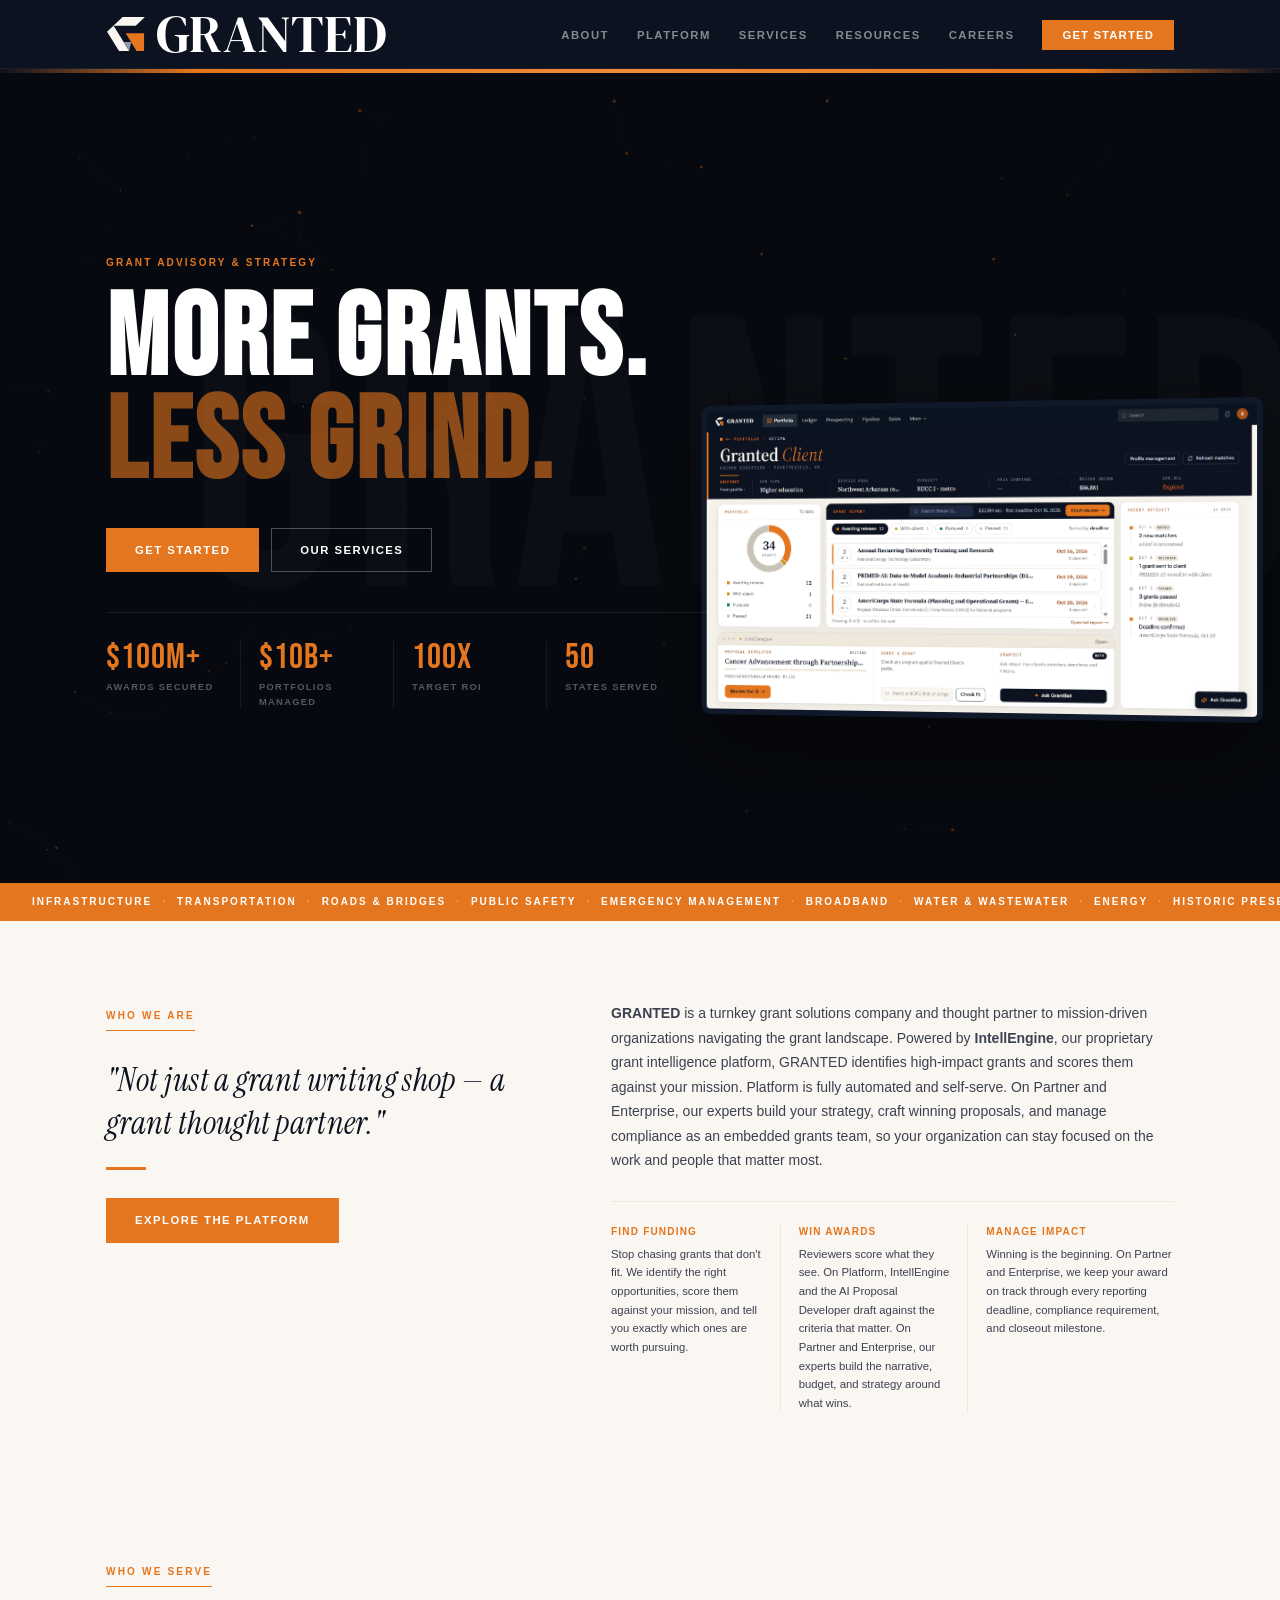
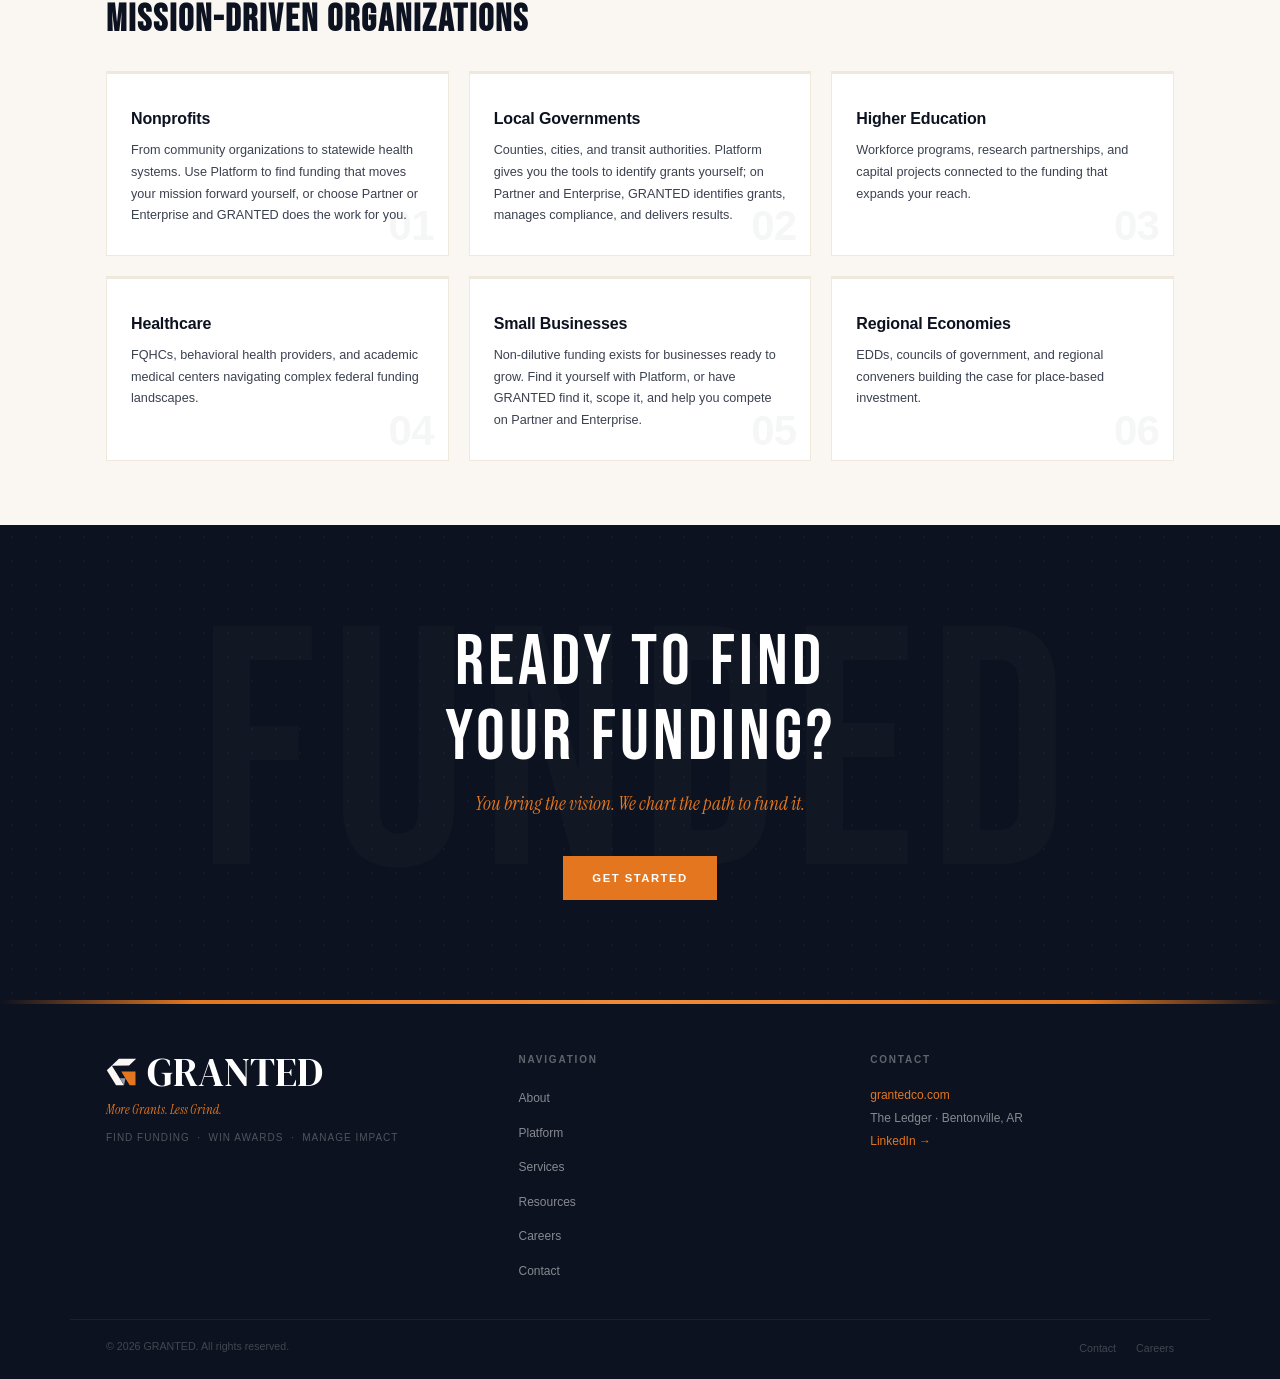
==== index.html @ acc437fa "Hero: move dashboard lower and larger, tighten stats spacing Co-Authored-By: Claude Sonnet 5.5 <nore" ====
<!DOCTYPE html>
<html lang="en">
<head>
<meta charset="UTF-8">
<meta name="viewport" content="width=device-width, initial-scale=1.0">
<title>GRANTED — More Grants. Less Grind.</title>
<meta name="description" content="GRANTED is a full-spectrum grant solutions firm helping nonprofits, local governments, and institutions find, win, and manage grant funding. Over $100M secured.">
<link rel="stylesheet" href="style.css">
<link rel="icon" href="favicon.svg" type="image/svg+xml">
<link rel="icon" href="favicon-32.png" sizes="32x32" type="image/png">
<link rel="apple-touch-icon" href="apple-touch-icon.png">
<style>
/* HOME-SPECIFIC */

/* About pillars on light background */
.about-pillars {
  display: grid;
  grid-template-columns: repeat(3, 1fr);
  gap: 0;
  margin-top: 28px;
  border-top: 1px solid var(--border);
  padding-top: 22px;
}
.about-pillar { padding-right: 18px; border-right: 1px solid var(--border); margin-right: 18px; }
.about-pillar:last-child { border-right: none; margin-right: 0; padding-right: 0; }
.about-pillar-title {
  font-size: 7.5pt;
  font-weight: 800;
  color: var(--orange);
  text-transform: uppercase;
  letter-spacing: 0.12em;
  margin-bottom: 5px;
}
.about-pillar-desc { font-size: 8.5pt; color: var(--ink-2); line-height: 1.65; }

/* Serve grid uses serve-card-light */
.serve-card-light-grid {
  display: grid;
  grid-template-columns: repeat(3, 1fr);
  gap: 20px;
  margin-top: 32px;
}

@media (max-width: 900px) {
  .serve-card-light-grid { grid-template-columns: 1fr 1fr; gap: 14px; }
}
@media (max-width: 560px) {
  .about-pillars { grid-template-columns: 1fr; }
  .about-pillar {
    border-right: none; margin-right: 0; padding-right: 0;
    border-bottom: 1px solid var(--border);
    padding-bottom: 14px; margin-bottom: 14px;
  }
  .about-pillar:last-child { border-bottom: none; padding-bottom: 0; margin-bottom: 0; }
  .serve-card-light-grid { grid-template-columns: 1fr; }
}

/* HERO DEVICE — dashboard on a screen, lower-right of the hero */
.hero-device {
  position: absolute;
  right: 1.4%;
  top: 40%;
  width: 47%;
  max-width: 900px;
  z-index: 1;
  pointer-events: none;
  border-radius: 10px;
  overflow: hidden;
  border: 6px solid #10192a;
  background: #10192a;
  box-shadow: 0 34px 90px rgba(0,0,0,.55);
  transform: perspective(1600px) rotateY(-9deg);
  transform-origin: right center;
}
.hero-device img { width: 100%; display: block; }
@media (max-width: 1080px) { .hero-device { display: none; } }

/* Home: no contour anywhere (CTA band + footer stay clean navy) */
.cta-band, .site-footer { background-image: none; }
</style>
</head>
<body>

<!-- NAV -->
<nav class="site-nav">
  <div class="nav-inner">
    <a href="index.html" class="nav-logo">
      <img class="g-mark" src="granted-mark-dark.svg" alt="GRANTED">
      <span class="nav-wordmark">GRANTED</span>
    </a>
    <button class="nav-toggle" aria-label="Toggle menu">
      <span></span><span></span><span></span>
    </button>
    <ul class="nav-links">
      <li><a href="about.html">About</a></li>
      <li><a href="platform.html">Platform</a></li>
      <li><a href="services.html">Services</a></li>
      <li><a href="resources.html">Resources</a></li>
      <li><a href="careers.html">Careers</a></li>
      <li><a href="recommend.html" class="nav-cta">Get Started</a></li>
    </ul>
  </div>
</nav>

<div class="stripe"></div>

<!-- HERO — Bold + Motion -->
<section class="hero-bm">
  <canvas class="hero-bm-canvas" id="hero-canvas"></canvas>
  <div class="hero-bm-ghost" aria-hidden="true">GRANTED</div>
  <div class="hero-bm-inner">
    <div class="hero-bm-eyebrow">Grant Advisory &amp; Strategy</div>
    <h1 class="hero-bm-headline">
      <span class="hero-bm-l1"><span class="bm-w bm-w1">More</span>&nbsp;<span class="bm-w bm-w2">Grants.</span></span>
      <span class="hero-bm-l2"><span class="bm-w bm-w3">Less</span>&nbsp;<span class="bm-w bm-w4">Grind.</span></span>
    </h1>
    <div class="hero-bm-actions bm-fade bm-f2">
      <a href="recommend.html" class="btn btn-orange">Get Started</a>
      <a href="services.html" class="btn btn-outline">Our Services</a>
    </div>
    <div class="hero-bm-stats bm-fade bm-f3">
      <div class="hero-bm-stat">
        <div class="hero-bm-stat-num" data-count="100" data-prefix="$" data-suffix="M+">$100M+</div>
        <div class="hero-bm-stat-lbl">Awards Secured</div>
      </div>
      <div class="hero-bm-stat">
        <div class="hero-bm-stat-num" data-count="10" data-prefix="$" data-suffix="B+">$10B+</div>
        <div class="hero-bm-stat-lbl">Portfolios Managed</div>
      </div>
      <div class="hero-bm-stat">
        <div class="hero-bm-stat-num" data-count="100" data-suffix="x">100x</div>
        <div class="hero-bm-stat-lbl">Target ROI</div>
      </div>
      <div class="hero-bm-stat">
        <div class="hero-bm-stat-num" data-count="50">50</div>
        <div class="hero-bm-stat-lbl">States Served</div>
      </div>
    </div>
  </div>
  <div class="hero-device" aria-hidden="true"><img src="dashboard.png" alt=""></div>
</section>

<!-- MARQUEE TICKER -->
<div class="marquee-strip" aria-hidden="true">
  <div class="marquee-track">
    <div class="marquee-item">Infrastructure <span class="marquee-dot">·</span> Transportation <span class="marquee-dot">·</span> Roads &amp; Bridges <span class="marquee-dot">·</span> Public Safety <span class="marquee-dot">·</span> Emergency Management <span class="marquee-dot">·</span> Broadband <span class="marquee-dot">·</span> Water &amp; Wastewater <span class="marquee-dot">·</span> Energy <span class="marquee-dot">·</span> Historic Preservation <span class="marquee-dot">·</span> Facilities &amp; Capital Projects <span class="marquee-dot">·</span> Workforce Development <span class="marquee-dot">·</span> Economic Development <span class="marquee-dot">·</span> Small Business <span class="marquee-dot">·</span> Rural Development <span class="marquee-dot">·</span> Community Development <span class="marquee-dot">·</span> Housing <span class="marquee-dot">·</span> Affordable Housing <span class="marquee-dot">·</span> Transitional Housing <span class="marquee-dot">·</span> Homelessness Prevention <span class="marquee-dot">·</span> Behavioral Health <span class="marquee-dot">·</span> Substance Use Recovery <span class="marquee-dot">·</span> Mental Health <span class="marquee-dot">·</span> Primary Care <span class="marquee-dot">·</span> Telehealth <span class="marquee-dot">·</span> Food Security <span class="marquee-dot">·</span> Nutrition Access <span class="marquee-dot">·</span> Arts &amp; Culture <span class="marquee-dot">·</span> Creative Economy <span class="marquee-dot">·</span> Education <span class="marquee-dot">·</span> Early Childhood <span class="marquee-dot">·</span> Youth Services <span class="marquee-dot">·</span> Victim Services <span class="marquee-dot">·</span> Reentry &amp; Justice <span class="marquee-dot">·</span> Veteran Services <span class="marquee-dot">·</span> Disability Services <span class="marquee-dot">·</span> Environmental Justice <span class="marquee-dot">·</span> Disaster Recovery <span class="marquee-dot">·</span> Hazard Mitigation <span class="marquee-dot">·</span> Technology &amp; Innovation <span class="marquee-dot">·</span> AI &amp; Workforce <span class="marquee-dot">·</span> STEM <span class="marquee-dot">·</span> Research &amp; Evaluation <span class="marquee-dot">·</span></div>
    <div class="marquee-item" aria-hidden="true">Infrastructure <span class="marquee-dot">·</span> Transportation <span class="marquee-dot">·</span> Roads &amp; Bridges <span class="marquee-dot">·</span> Public Safety <span class="marquee-dot">·</span> Emergency Management <span class="marquee-dot">·</span> Broadband <span class="marquee-dot">·</span> Water &amp; Wastewater <span class="marquee-dot">·</span> Energy <span class="marquee-dot">·</span> Historic Preservation <span class="marquee-dot">·</span> Facilities &amp; Capital Projects <span class="marquee-dot">·</span> Workforce Development <span class="marquee-dot">·</span> Economic Development <span class="marquee-dot">·</span> Small Business <span class="marquee-dot">·</span> Rural Development <span class="marquee-dot">·</span> Community Development <span class="marquee-dot">·</span> Housing <span class="marquee-dot">·</span> Affordable Housing <span class="marquee-dot">·</span> Transitional Housing <span class="marquee-dot">·</span> Homelessness Prevention <span class="marquee-dot">·</span> Behavioral Health <span class="marquee-dot">·</span> Substance Use Recovery <span class="marquee-dot">·</span> Mental Health <span class="marquee-dot">·</span> Primary Care <span class="marquee-dot">·</span> Telehealth <span class="marquee-dot">·</span> Food Security <span class="marquee-dot">·</span> Nutrition Access <span class="marquee-dot">·</span> Arts &amp; Culture <span class="marquee-dot">·</span> Creative Economy <span class="marquee-dot">·</span> Education <span class="marquee-dot">·</span> Early Childhood <span class="marquee-dot">·</span> Youth Services <span class="marquee-dot">·</span> Victim Services <span class="marquee-dot">·</span> Reentry &amp; Justice <span class="marquee-dot">·</span> Veteran Services <span class="marquee-dot">·</span> Disability Services <span class="marquee-dot">·</span> Environmental Justice <span class="marquee-dot">·</span> Disaster Recovery <span class="marquee-dot">·</span> Hazard Mitigation <span class="marquee-dot">·</span> Technology &amp; Innovation <span class="marquee-dot">·</span> AI &amp; Workforce <span class="marquee-dot">·</span> STEM <span class="marquee-dot">·</span> Research &amp; Evaluation <span class="marquee-dot">·</span></div>
  </div>
</div>

<!-- ABOUT — cream, editorial left column -->
<section class="cream-bg">
  <div class="about-split">
    <div>
      <div class="sec-label reveal">Who We Are</div>
      <blockquote class="about-quote reveal d1">
        "Not just a grant writing shop — a grant thought partner."
      </blockquote>
      <div class="about-accent-bar reveal d2"></div>
      <a href="platform.html" class="btn btn-orange reveal d2" style="margin-top:18px">Explore the Platform</a>
    </div>
    <div>
      <p class="sec-body reveal" style="margin-bottom:24px">
        <strong>GRANTED</strong> is a turnkey grant solutions company and thought partner to mission-driven organizations navigating the grant landscape. Powered by <strong>IntellEngine</strong>, our proprietary grant intelligence platform, GRANTED identifies high-impact grants and scores them against your mission. Platform is fully automated and self-serve. On Partner and Enterprise, our experts build your strategy, craft winning proposals, and manage compliance as an embedded grants team, so your organization can stay focused on the work and people that matter most.
      </p>
      <div class="about-pillars reveal d1">
        <div class="about-pillar">
          <div class="about-pillar-title">Find Funding</div>
          <div class="about-pillar-desc">Stop chasing grants that don't fit. We identify the right opportunities, score them against your mission, and tell you exactly which ones are worth pursuing.</div>
        </div>
        <div class="about-pillar">
          <div class="about-pillar-title">Win Awards</div>
          <div class="about-pillar-desc">Reviewers score what they see. On Platform, IntellEngine and the AI Proposal Developer draft against the criteria that matter. On Partner and Enterprise, our experts build the narrative, budget, and strategy around what wins.</div>
        </div>
        <div class="about-pillar">
          <div class="about-pillar-title">Manage Impact</div>
          <div class="about-pillar-desc">Winning is the beginning. On Partner and Enterprise, we keep your award on track through every reporting deadline, compliance requirement, and closeout milestone.</div>
        </div>
      </div>
    </div>
  </div>
</section>

<!-- WHO WE SERVE — cream -->
<section class="cream-bg">
  <div class="section">
    <div class="sec-label reveal">Who We Serve</div>
    <h2 class="sec-title reveal d1">Mission-Driven Organizations</h2>
    <div class="serve-card-light-grid">
      <div class="serve-card-light reveal d1">
        <div class="card-title">Nonprofits</div>
        <p class="card-body" style="margin-top:8px">From community organizations to statewide health systems. Use Platform to find funding that moves your mission forward yourself, or choose Partner or Enterprise and GRANTED does the work for you.</p>
        <div class="new-serve-num" aria-hidden="true">01</div>
      </div>
      <div class="serve-card-light reveal d2">
        <div class="card-title">Local Governments</div>
        <p class="card-body" style="margin-top:8px">Counties, cities, and transit authorities. Platform gives you the tools to identify grants yourself; on Partner and Enterprise, GRANTED identifies grants, manages compliance, and delivers results.</p>
        <div class="new-serve-num" aria-hidden="true">02</div>
      </div>
      <div class="serve-card-light reveal d3">
        <div class="card-title">Higher Education</div>
        <p class="card-body" style="margin-top:8px">Workforce programs, research partnerships, and capital projects connected to the funding that expands your reach.</p>
        <div class="new-serve-num" aria-hidden="true">03</div>
      </div>
      <div class="serve-card-light reveal d4">
        <div class="card-title">Healthcare</div>
        <p class="card-body" style="margin-top:8px">FQHCs, behavioral health providers, and academic medical centers navigating complex federal funding landscapes.</p>
        <div class="new-serve-num" aria-hidden="true">04</div>
      </div>
      <div class="serve-card-light reveal d5">
        <div class="card-title">Small Businesses</div>
        <p class="card-body" style="margin-top:8px">Non-dilutive funding exists for businesses ready to grow. Find it yourself with Platform, or have GRANTED find it, scope it, and help you compete on Partner and Enterprise.</p>
        <div class="new-serve-num" aria-hidden="true">05</div>
      </div>
      <div class="serve-card-light reveal d6">
        <div class="card-title">Regional Economies</div>
        <p class="card-body" style="margin-top:8px">EDDs, councils of government, and regional conveners building the case for place-based investment.</p>
        <div class="new-serve-num" aria-hidden="true">06</div>
      </div>
    </div>
  </div>
</section>

<!-- FINAL CTA — the ONE dark section -->
<div class="cta-band">
  <div class="cta-band-bg" aria-hidden="true">FUNDED</div>
  <div class="cta-inner">
    <div class="cta-headline">Ready to Find<br>Your Funding?</div>
    <div class="cta-sub">You bring the vision. We chart the path to fund it.</div>
    <a href="recommend.html" class="btn btn-orange">Get Started</a>
  </div>
</div>

<!-- FOOTER -->
<footer class="site-footer">
  <div class="stripe"></div>
  <div class="footer-inner">
    <div class="footer-brand">
      <div class="footer-logo-row">
        <img class="g-mark-sm" src="granted-mark-dark.svg" alt="GRANTED">
        <div class="footer-wordmark">GRANTED</div>
      </div>
      <div class="footer-tagline">More Grants. Less Grind.</div>
      <div class="footer-sub">Find Funding &nbsp;·&nbsp; Win Awards &nbsp;·&nbsp; Manage Impact</div>
    </div>
    <div>
      <div class="footer-col-title">Navigation</div>
      <ul class="footer-links">
        <li><a href="about.html">About</a></li>
        <li><a href="platform.html">Platform</a></li>
        <li><a href="services.html">Services</a></li>
        <li><a href="resources.html">Resources</a></li>
        <li><a href="careers.html">Careers</a></li>
        <li><a href="contact.html">Contact</a></li>
      </ul>
    </div>
    <div>
      <div class="footer-col-title">Contact</div>
      <div class="footer-contact-line">
        <a href="https://grantedco.com">grantedco.com</a><br>
        The Ledger · Bentonville, AR<br>
        <a href="https://www.linkedin.com/company/grantedllc" target="_blank" rel="noopener">LinkedIn →</a>
      </div>
    </div>
  </div>
  <div class="footer-bottom">
    <div class="footer-copy">&copy; 2026 GRANTED. All rights reserved.</div>
    <ul class="footer-sub-links">
      <li><a href="contact.html">Contact</a></li>
      <li><a href="careers.html">Careers</a></li>
    </ul>
  </div>
</footer>

<script src="nav.js"></script>
<script>
/* Hero canvas — particle network */
(function () {
  var canvas = document.getElementById('hero-canvas');
  if (!canvas) return;
  var ctx = canvas.getContext('2d');
  var W, H, pts;

  function resize() {
    W = canvas.width  = canvas.offsetWidth;
    H = canvas.height = canvas.offsetHeight;
  }

  function init() {
    resize();
    pts = [];
    for (var i = 0; i < 65; i++) {
      pts.push({
        x: Math.random() * W,
        y: Math.random() * H,
        vx: (Math.random() - 0.5) * 0.28,
        vy: (Math.random() - 0.5) * 0.28,
        r:  Math.random() * 1.4 + 0.4,
        a:  Math.random() * 0.28 + 0.08
      });
    }
  }

  function frame() {
    ctx.clearRect(0, 0, W, H);
    for (var i = 0; i < pts.length; i++) {
      for (var j = i + 1; j < pts.length; j++) {
        var dx = pts[i].x - pts[j].x;
        var dy = pts[i].y - pts[j].y;
        var d  = Math.sqrt(dx * dx + dy * dy);
        if (d < 160) {
          ctx.beginPath();
          ctx.strokeStyle = 'rgba(228,118,31,' + (0.065 * (1 - d / 160)) + ')';
          ctx.lineWidth = 0.6;
          ctx.moveTo(pts[i].x, pts[i].y);
          ctx.lineTo(pts[j].x, pts[j].y);
          ctx.stroke();
        }
      }
    }
    for (var k = 0; k < pts.length; k++) {
      var p = pts[k];
      ctx.beginPath();
      ctx.arc(p.x, p.y, p.r, 0, Math.PI * 2);
      ctx.fillStyle = 'rgba(228,118,31,' + p.a + ')';
      ctx.fill();
      p.x += p.vx; p.y += p.vy;
      if (p.x < 0 || p.x > W) p.vx = -p.vx;
      if (p.y < 0 || p.y > H) p.vy = -p.vy;
    }
    requestAnimationFrame(frame);
  }

  window.addEventListener('resize', function () {
    resize();
    if (pts) pts.forEach(function (p) {
      p.x = Math.min(p.x, W);
      p.y = Math.min(p.y, H);
    });
  });

  window.addEventListener('load', function () { init(); frame(); });
})();

/* Hero stat loop */
(function () {
  function runCountUp(el) {
    var raw    = el.dataset.count;
    var suffix = el.dataset.suffix || '';
    var prefix = el.dataset.prefix || '';
    var target = parseFloat(raw);
    var isInt  = raw.indexOf('.') === -1;
    var dur    = 1600;
    var start  = null;
    function step(ts) {
      if (!start) start = ts;
      var progress = Math.min((ts - start) / dur, 1);
      var ease     = 1 - Math.pow(1 - progress, 3);
      var value    = target * ease;
      el.textContent = prefix + (isInt ? Math.floor(value) : value.toFixed(1)) + suffix;
      if (progress < 1) requestAnimationFrame(step);
      else el.textContent = prefix + raw + suffix;
    }
    requestAnimationFrame(step);
  }

  window.addEventListener('load', function () {
    var els = Array.prototype.slice.call(document.querySelectorAll('.hero-bm-stat [data-count]'));

    /* Shuffle helper */
    function shuffle(arr) {
      for (var i = arr.length - 1; i > 0; i--) {
        var j = Math.floor(Math.random() * (i + 1));
        var tmp = arr[i]; arr[i] = arr[j]; arr[j] = tmp;
      }
      return arr;
    }

    /* Schedule a random subset (1–3 counters) with slight stagger between each */
    function scheduleRound() {
      var pool    = shuffle(els.slice());
      var count   = Math.floor(Math.random() * 3) + 1; /* 1, 2, or 3 */
      var picked  = pool.slice(0, count);
      var stagger = 500; /* ms between each one in this round */
      picked.forEach(function (el, i) {
        setTimeout(function () { runCountUp(el); }, i * stagger);
      });
      /* Next round starts 3–5s after this one kicks off */
      var next = 3000 + Math.random() * 2000;
      setTimeout(scheduleRound, next);
    }

    /* On load: all four at once, then hand off to the staggered loop */
    els.forEach(runCountUp);
    setTimeout(scheduleRound, 4000);
  });
})();
</script>
</body>
</html>
---- style.css ----
@import url('https://fonts.googleapis.com/css2?family=Bebas+Neue&family=Cabinet+Grotesk:wght@300;400;500;700;800;900&family=DM+Serif+Display&family=Instrument+Serif:ital@0;1&display=swap');

/* ── TOKENS ── */
:root {
  /* Navy — structure */
  --navy:        #0C121F;   /* primary dark ground */
  --navy-mid:    #161F2E;   /* elevated cards / nav on dark */
  --navy-deep:   #0C121F;   /* deepest ground */
  --navy-banner: #0C121F;   /* CTA band */

  /* Orange — accent (matches the mark) */
  --orange:      #E4761F;   /* accent on dark */
  --orange-dark: #C4651F;   /* hover / active */
  --orange-light:#F08B3A;   /* lighter highlight (gradients) */
  --orange-ink:  #A8501A;   /* accent as small text/links on LIGHT backgrounds (available; not yet globally applied) */
  --orange-wash: #FBEDE3;   /* soft highlight fill on light (row/column states) */

  /* Neutrals */
  --cream:       #FAF7F2;   /* page ground */
  --gray-card:   #EFE8DC;   /* light card fill */
  --border:      #EFE8DC;   /* hairline on cream */
  --white:       #FFFFFF;
  --ink:         #0C121F;   /* headings / primary ink — 17.52:1 on cream */
  --ink-2:       #3C4150;   /* body text — 9.52:1 on cream */
  --muted:       #6E6F78;   /* captions — 4.67:1 on cream */
}

*, *::before, *::after { box-sizing: border-box; margin: 0; padding: 0; }
html { scroll-behavior: smooth; }

body {
  font-family: 'Cabinet Grotesk', 'Helvetica Neue', sans-serif;
  background: var(--cream);
  color: var(--ink-2);
  line-height: 1.6;
  -webkit-font-smoothing: antialiased;
}

img { max-width: 100%; display: block; }
a { text-decoration: none; color: inherit; }

/* ── ORANGE STRIPE ── */
.stripe {
  height: 4px;
  background: linear-gradient(90deg, var(--navy) 0%, var(--orange) 15%, var(--orange-light) 50%, var(--orange) 85%, var(--navy) 100%);
  flex-shrink: 0;
}

/* ── G MARK LOGO ── */
.g-mark {
  height: 36px;
  width: auto;
  flex-shrink: 0;
  display: block;
}
.g-mark-sm {
  height: 28px;
  width: auto;
  flex-shrink: 0;
  display: block;
}

/* ── NAV ── */
.site-nav {
  background: var(--navy-deep);
  position: sticky;
  top: 0;
  z-index: 100;
  border-bottom: 1px solid rgba(255,255,255,0.05);
}
.nav-inner {
  max-width: 1140px;
  margin: 0 auto;
  padding: 0 36px;
  height: 68px;
  display: flex;
  align-items: center;
  justify-content: space-between;
}
.nav-logo {
  display: flex;
  align-items: center;
  gap: 10px;
}
.nav-wordmark {
  font-family: 'DM Serif Display', serif;
  font-weight: 400;
  font-size: 52px;
  color: var(--white);
  letter-spacing: 0;
  line-height: 1;
  text-transform: uppercase;
}
.nav-links {
  display: flex;
  align-items: center;
  gap: 28px;
  list-style: none;
}
.nav-links a {
  font-size: 8.5pt;
  font-weight: 700;
  letter-spacing: 0.13em;
  text-transform: uppercase;
  color: rgba(255,255,255,0.5);
  transition: color 0.2s;
}
.nav-links a:hover,
.nav-links a.active { color: var(--white); }
.nav-cta {
  background: var(--orange) !important;
  color: var(--white) !important;
  padding: 9px 20px;
  font-size: 8.5pt !important;
  font-weight: 800 !important;
  letter-spacing: 0.1em !important;
  transition: background 0.2s !important;
}
.nav-cta:hover { background: var(--orange-dark) !important; color: var(--white) !important; }

.nav-toggle {
  display: none;
  background: none;
  border: none;
  cursor: pointer;
  padding: 4px;
  flex-direction: column;
  gap: 5px;
}
.nav-toggle span {
  display: block;
  width: 24px;
  height: 2px;
  background: rgba(255,255,255,0.6);
  transition: all 0.2s;
}

/* ── HERO BANNER ── */
.site-banner {
  background: var(--navy-banner);
  position: relative;
  overflow: hidden;
  min-height: 88vh;
  display: flex;
  flex-direction: column;
  justify-content: center;
}
.site-banner::before {
  content: '';
  position: absolute;
  inset: 0;
  background-image: radial-gradient(circle, rgba(255,255,255,0.035) 1px, transparent 1px);
  background-size: 22px 22px;
  pointer-events: none;
}
.site-banner::after {
  content: '';
  position: absolute;
  right: -80px; top: -80px;
  width: 480px; height: 480px;
  border-radius: 50%;
  border: 70px solid rgba(228,118,31,0.04);
  pointer-events: none;
}
.site-banner-inner {
  max-width: 1140px;
  margin: 0 auto;
  padding: 80px 36px 160px;
  position: relative;
  z-index: 2;
  width: 100%;
}
.banner-eyebrow {
  font-size: 7.5pt;
  font-weight: 700;
  letter-spacing: 0.22em;
  text-transform: uppercase;
  color: var(--orange);
  margin-bottom: 14px;
}
.banner-headline {
  font-family: 'Bebas Neue', sans-serif;
  font-size: clamp(48px, 6vw, 76px);
  color: var(--white);
  letter-spacing: 4px;
  line-height: 0.95;
  margin-bottom: 6px;
}
.banner-tagline {
  font-family: 'Instrument Serif', serif;
  font-style: italic;
  font-size: clamp(16px, 2vw, 22px);
  color: var(--orange);
  letter-spacing: 1px;
  margin-bottom: 20px;
}
.banner-sub {
  font-size: 11pt;
  color: rgba(255,255,255,0.6);
  line-height: 1.72;
  max-width: 460px;
  margin-bottom: 32px;
}
.banner-actions { display: flex; gap: 12px; flex-wrap: wrap; }
.banner-stats {
  border-left: 1px solid rgba(228,118,31,0.3);
  padding-left: 48px;
  display: flex;
  flex-direction: column;
  gap: 24px;
  flex-shrink: 0;
}
.banner-stat-num {
  font-family: 'Bebas Neue', sans-serif;
  font-size: 30pt;
  color: var(--orange);
  line-height: 1;
  letter-spacing: 1px;
}
.banner-stat-lbl {
  font-size: 7pt;
  font-weight: 700;
  letter-spacing: 0.14em;
  text-transform: uppercase;
  color: rgba(255,255,255,0.32);
  margin-top: 3px;
}

/* ── PAGE HERO (inner pages) ── */
.page-hero {
  background-color: var(--navy);
  background-image: linear-gradient(100deg, var(--navy) 34%, rgba(12,18,31,0) 92%), url('contour-dark.png');
  background-repeat: no-repeat;
  background-position: center;
  background-size: cover;
  padding: 52px 36px 48px;
  position: relative;
  overflow: hidden;
  border-bottom: 3px solid var(--orange);
}
.page-hero::before {
  content: '';
  position: absolute;
  inset: 0;
  background-image: radial-gradient(circle, rgba(255,255,255,0.035) 1px, transparent 1px);
  background-size: 22px 22px;
  pointer-events: none;
}
.page-hero::after {
  content: '';
  position: absolute;
  left: -40px; bottom: -40px;
  width: 200px; height: 200px;
  border-radius: 50%;
  border: 36px solid rgba(228,118,31,0.06);
  pointer-events: none;
}
.page-hero-inner {
  max-width: 1140px;
  margin: 0 auto;
  position: relative;
  z-index: 2;
}
.page-eyebrow {
  font-size: 7.5pt;
  font-weight: 700;
  letter-spacing: 0.22em;
  text-transform: uppercase;
  color: var(--orange);
  padding-bottom: 6px;
  border-bottom: 1.5px solid var(--orange);
  display: inline-block;
  margin-bottom: 12px;
}
.page-title {
  font-family: 'Bebas Neue', sans-serif;
  font-size: clamp(36px, 5vw, 54px);
  color: var(--white);
  letter-spacing: 3px;
  line-height: 1;
  margin-bottom: 14px;
}
.page-subtitle {
  font-size: 11pt;
  color: rgba(255,255,255,0.6);
  max-width: 540px;
  line-height: 1.72;
}

/* ── SUBHEADER (below hero, matching packages doc) ── */
.subheader {
  background: var(--navy-mid);
  padding: 12px 36px;
  display: flex;
  align-items: center;
  justify-content: space-between;
  border-top: 1px solid rgba(255,255,255,0.06);
}
.subheader-left {}
.subheader-eyebrow {
  font-size: 7pt;
  font-weight: 700;
  letter-spacing: 0.2em;
  text-transform: uppercase;
  color: rgba(255,255,255,0.35);
}
.subheader-nav {
  display: flex;
  gap: 32px;
  align-items: center;
  list-style: none;
}
.subheader-nav li {
  display: flex;
  align-items: center;
  gap: 8px;
  font-size: 8pt;
  font-weight: 700;
  letter-spacing: 0.1em;
  text-transform: uppercase;
  color: rgba(255,255,255,0.5);
}
.subheader-nav li svg { width: 14px; height: 14px; flex-shrink: 0; }
.subheader-right {
  font-size: 8pt;
  color: rgba(255,255,255,0.35);
  text-align: right;
  line-height: 1.8;
}
.subheader-right a { color: var(--orange); }

/* ── SECTION WRAPPERS ── */
.section {
  max-width: 1140px;
  margin: 0 auto;
  padding: 64px 36px;
}
.section-sm {
  max-width: 1140px;
  margin: 0 auto;
  padding: 48px 36px;
}

/* ── SECTION LABELS ── */
.sec-label {
  font-size: 7.5pt;
  font-weight: 700;
  letter-spacing: 0.22em;
  text-transform: uppercase;
  color: var(--orange);
  display: inline-block;
  padding-bottom: 6px;
  border-bottom: 1.5px solid var(--orange);
  margin-bottom: 14px;
}
.sec-title {
  font-family: 'Bebas Neue', sans-serif;
  font-size: clamp(26px, 3.5vw, 38px);
  color: var(--navy);
  letter-spacing: 2px;
  line-height: 1.02;
  margin-bottom: 14px;
}
.sec-body {
  font-size: 10.5pt;
  color: var(--ink-2);
  line-height: 1.75;
  max-width: 660px;
}

/* ── DARK BAND ── */
.dark-band {
  background: var(--navy);
  position: relative;
  overflow: hidden;
}
.dark-band::before {
  content: '';
  position: absolute;
  inset: 0;
  background-image: radial-gradient(circle, rgba(255,255,255,0.035) 1px, transparent 1px);
  background-size: 22px 22px;
  pointer-events: none;
}
.dark-band::after {
  content: '';
  position: absolute;
  left: -50px; bottom: -50px;
  width: 220px; height: 220px;
  border-radius: 50%;
  border: 40px solid rgba(228,118,31,0.06);
  pointer-events: none;
}
.dark-band-inner {
  max-width: 1140px;
  margin: 0 auto;
  padding: 64px 36px;
  position: relative;
  z-index: 2;
}

/* ── BUTTONS ── */
.btn {
  display: inline-block;
  padding: 12px 28px;
  font-size: 8.5pt;
  font-weight: 800;
  letter-spacing: 0.13em;
  text-transform: uppercase;
  cursor: pointer;
  transition: background 0.2s, color 0.2s, border-color 0.2s;
  border: 1.5px solid transparent;
}
.btn-orange { background: var(--orange); color: var(--white); border-color: var(--orange); }
.btn-orange:hover { background: var(--orange-dark); border-color: var(--orange-dark); }
.btn-outline { background: transparent; color: var(--white); border-color: rgba(255,255,255,0.28); }
.btn-outline:hover { border-color: var(--orange); color: var(--orange); }
.btn-navy { background: var(--navy); color: var(--white); border-color: var(--navy); }
.btn-navy:hover { background: var(--navy-mid); border-color: var(--navy-mid); }
.btn-ghost-dark { background: transparent; color: var(--navy); border-color: var(--border); }
.btn-ghost-dark:hover { border-color: var(--orange); color: var(--orange); }

/* ── CARD GRID ── */
.card-grid {
  display: grid;
  grid-template-columns: repeat(auto-fit, minmax(240px, 1fr));
  gap: 16px;
  margin-top: 28px;
}
.card {
  background: var(--gray-card);
  border: 1px solid var(--border);
  padding: 28px 24px;
}
.card-title {
  font-family: 'Bebas Neue', sans-serif;
  font-size: 18px;
  color: var(--navy);
  letter-spacing: 1.5px;
  margin-bottom: 8px;
}
.card-body { font-size: 9.5pt; color: var(--ink-2); line-height: 1.72; }

/* ── FOOTER ── */
.site-footer {
  background-color: var(--navy-deep);
  background-image: linear-gradient(80deg, var(--navy-deep) 42%, rgba(12,18,31,0) 100%), url('contour-dark.png');
  background-repeat: no-repeat;
  background-position: center right;
  background-size: cover;
}
.footer-inner {
  max-width: 1140px;
  margin: 0 auto;
  padding: 48px 36px 36px;
  display: grid;
  grid-template-columns: 1.2fr 1fr 1fr;
  gap: 48px;
}
.footer-brand {}
.footer-logo-row {
  display: flex;
  align-items: center;
  gap: 10px;
  margin-bottom: 8px;
}
.footer-wordmark {
  font-family: 'DM Serif Display', serif;
  font-weight: 400;
  font-size: 40px;
  color: var(--white);
  letter-spacing: 0;
  line-height: 1;
  text-transform: uppercase;
}
.footer-tagline {
  font-family: 'Instrument Serif', serif;
  font-style: italic;
  font-size: 9.5pt;
  color: var(--orange);
  margin-bottom: 10px;
}
.footer-sub {
  font-size: 7.5pt;
  color: rgba(255,255,255,0.28);
  letter-spacing: 0.1em;
  text-transform: uppercase;
}
.footer-col-title {
  font-size: 7.5pt;
  font-weight: 700;
  letter-spacing: 0.18em;
  text-transform: uppercase;
  color: rgba(255,255,255,0.35);
  margin-bottom: 16px;
}
.footer-links { list-style: none; display: flex; flex-direction: column; gap: 9px; }
.footer-links a { font-size: 9pt; color: rgba(255,255,255,0.5); transition: color 0.2s; }
.footer-links a:hover { color: var(--orange); }
.footer-contact-line { font-size: 9pt; color: rgba(255,255,255,0.5); line-height: 1.9; }
.footer-contact-line a { color: var(--orange); }
.footer-bottom {
  max-width: 1140px;
  margin: 0 auto;
  padding: 14px 36px 20px;
  border-top: 1px solid rgba(255,255,255,0.06);
  display: flex;
  justify-content: space-between;
  align-items: center;
}
.footer-copy { font-size: 8pt; color: rgba(255,255,255,0.22); }
.footer-sub-links { display: flex; gap: 20px; list-style: none; }
.footer-sub-links a { font-size: 8pt; color: rgba(255,255,255,0.22); transition: color 0.2s; }
.footer-sub-links a:hover { color: rgba(255,255,255,0.5); }

/* ── SCROLL REVEAL ── */
.reveal {
  opacity: 0;
  transform: translateY(22px);
  transition: opacity 0.55s ease, transform 0.55s ease;
}
.reveal.revealed { opacity: 1; transform: none; }
.d1 { transition-delay: 0.08s; }
.d2 { transition-delay: 0.16s; }
.d3 { transition-delay: 0.24s; }
.d4 { transition-delay: 0.32s; }

/* ── HERO ENTRANCE (CSS only, no JS) ── */
@keyframes fadeInUp {
  from { opacity: 0; transform: translateY(24px); }
  to   { opacity: 1; transform: translateY(0); }
}
.anim-1 { animation: fadeInUp 0.65s ease 0.05s both; }
.anim-2 { animation: fadeInUp 0.65s ease 0.22s both; }
.anim-3 { animation: fadeInUp 0.65s ease 0.38s both; }
.anim-4 { animation: fadeInUp 0.65s ease 0.52s both; }
.anim-5 { animation: fadeInUp 0.65s ease 0.65s both; }

/* ── CARD HOVER LIFT ── */
.card { transition: transform 0.2s ease, box-shadow 0.2s ease; }
.card:hover { transform: translateY(-3px); box-shadow: 0 8px 24px rgba(12,18,31,0.1); }

/* ── TRAIT CARDS (careers) ── */
.trait-grid {
  display: grid;
  grid-template-columns: 1fr 1fr;
  gap: 1px;
  background: var(--border);
  border: 1px solid var(--border);
  margin-top: 20px;
}
.trait-card {
  background: var(--white);
  padding: 28px 24px;
  position: relative;
  overflow: hidden;
  transition: background 0.2s;
}
.trait-card:hover { background: var(--gray-card); }
.trait-num {
  font-family: 'Bebas Neue', sans-serif;
  font-size: 42px;
  color: rgba(12,18,31,0.06);
  line-height: 1;
  position: absolute;
  top: 14px;
  right: 18px;
  letter-spacing: 1px;
}
.trait-icon {
  width: 36px;
  height: 36px;
  background: var(--orange);
  display: flex;
  align-items: center;
  justify-content: center;
  margin-bottom: 14px;
}
.trait-icon svg { width: 18px; height: 18px; color: var(--white); }
.trait-title {
  font-family: 'Bebas Neue', sans-serif;
  font-size: 20px;
  color: var(--navy);
  letter-spacing: 2px;
  margin-bottom: 10px;
  line-height: 1;
}
.trait-body { font-size: 9.5pt; color: var(--ink-2); line-height: 1.72; }

/* ── RESPONSIVE ── */
@media (max-width: 900px) {
  .trait-grid { grid-template-columns: 1fr; }
  .nav-links { display: none; flex-direction: column; }
  .nav-links.open {
    display: flex;
    position: absolute;
    top: 68px; left: 0; right: 0;
    background: var(--navy-deep);
    padding: 12px 0;
    border-top: 1px solid rgba(255,255,255,0.06);
    z-index: 99;
  }
  .nav-links.open li a { display: block; padding: 12px 36px; width: 100%; }
  .nav-toggle { display: flex; }
  .site-nav { position: relative; }
  .site-banner-inner { padding: 72px 20px 160px; }
  .hero-stats-inner { flex-wrap: wrap; padding: 0 20px; }
  .hero-stat-item { flex: 1 1 50%; border-right: none !important; border-bottom: 1px solid rgba(255,255,255,0.06) !important; padding: 14px 0; }
  .hero-stat-item:nth-child(2n) { padding-left: 20px; }
  .hero-stat-item:nth-last-child(-n+2) { border-bottom: none !important; }
  .about-split { grid-template-columns: 1fr; gap: 32px; padding: 52px 20px; }
  .process-header { grid-template-columns: 1fr; gap: 24px; }
  .step-grid { grid-template-columns: 1fr; }
  .new-serve-grid { grid-template-columns: 1fr 1fr; gap: 14px; }
  .process-inner { padding: 56px 20px; }
  .cta-band { padding: 72px 20px; }
  .footer-inner { grid-template-columns: 1fr; gap: 28px; }
  .footer-bottom { flex-direction: column; gap: 8px; text-align: center; }
  .section { padding: 48px 20px; }
  .section-sm { padding: 36px 20px; }
  .dark-band-inner { padding: 48px 20px; }
  .page-hero { padding: 40px 20px; }
  .subheader { padding: 12px 20px; flex-direction: column; gap: 8px; align-items: flex-start; }
}
@media (max-width: 560px) {
  .site-banner-inner { padding: 56px 20px 180px; }
  .hero-stat-item { flex: 1 1 50%; }
  .new-serve-grid { grid-template-columns: 1fr; }
  .banner-headline { font-size: clamp(52px, 14vw, 100px); }
}

/* ══════════════════════════════════════════
   HOMEPAGE REDESIGN — NEW COMPONENTS
   ══════════════════════════════════════════ */

/* ── HERO WATERMARK ── */
.banner-bg-text {
  position: absolute;
  right: -3vw;
  top: 50%;
  transform: translateY(-55%);
  font-family: 'Bebas Neue', sans-serif;
  font-size: clamp(120px, 20vw, 300px);
  color: rgba(255,255,255,0.022);
  letter-spacing: 10px;
  line-height: 1;
  pointer-events: none;
  user-select: none;
  z-index: 1;
  white-space: nowrap;
}

/* ── HERO STATS BAR ── */
.hero-stats-bar {
  position: absolute;
  bottom: 0; left: 0; right: 0;
  background: rgba(1,8,20,0.7);
  border-top: 1px solid rgba(255,255,255,0.08);
  z-index: 3;
}
.hero-stats-inner {
  max-width: 1140px;
  margin: 0 auto;
  padding: 0 36px;
  display: flex;
  align-items: stretch;
}
.hero-stat-item {
  flex: 1;
  padding: 18px 24px;
  border-right: 1px solid rgba(255,255,255,0.06);
}
.hero-stat-item:first-child { padding-left: 0; }
.hero-stat-item:last-child { border-right: none; }
.hero-stat-num {
  font-family: 'Bebas Neue', sans-serif;
  font-size: 26pt;
  color: var(--orange);
  line-height: 1;
  letter-spacing: 1px;
}
.hero-stat-lbl {
  font-size: 7pt;
  font-weight: 700;
  letter-spacing: 0.14em;
  text-transform: uppercase;
  color: rgba(255,255,255,0.35);
  margin-top: 3px;
}

/* ── MARQUEE TICKER ── */
.marquee-strip {
  background: var(--orange);
  overflow: hidden;
  padding: 11px 0;
  position: relative;
  z-index: 4;
}
.marquee-track {
  display: flex;
  width: max-content;
  animation: marquee-run 90s linear infinite;
  will-change: transform;
}
.marquee-item {
  display: flex;
  align-items: center;
  padding: 0 32px;
  font-size: 7.5pt;
  font-weight: 800;
  letter-spacing: 0.2em;
  text-transform: uppercase;
  color: var(--white);
  white-space: nowrap;
  gap: 10px;
}
.marquee-dot { color: rgba(255,255,255,0.4); }
@keyframes marquee-run {
  from { transform: translateX(0); }
  to   { transform: translateX(-50%); }
}
@media (prefers-reduced-motion: reduce) {
  .marquee-track { animation: none; }
}

/* ── CREAM SECTION BACKGROUND ── */
.cream-bg { background: var(--cream); }

/* ── ABOUT SPLIT ── */
.about-split {
  max-width: 1140px;
  margin: 0 auto;
  padding: 80px 36px;
  display: grid;
  grid-template-columns: 1fr 1.3fr;
  gap: 72px;
  align-items: start;
}
.about-quote {
  font-family: 'Instrument Serif', serif;
  font-style: italic;
  font-size: clamp(22px, 2.8vw, 32px);
  color: var(--navy);
  line-height: 1.35;
  letter-spacing: 0.01em;
  quotes: none;
  border: none;
  padding: 0;
  margin: 14px 0 0;
}
.about-accent-bar {
  width: 40px;
  height: 3px;
  background: var(--orange);
  margin: 22px 0 10px;
}

/* ── PROCESS / NAVIGATE ── */
.process-wrapper {
  background: var(--navy);
  position: relative;
  overflow: hidden;
}
.process-wrapper::before {
  content: '';
  position: absolute;
  inset: 0;
  background-image: radial-gradient(circle, rgba(255,255,255,0.03) 1px, transparent 1px);
  background-size: 24px 24px;
  pointer-events: none;
}
.process-inner {
  max-width: 1140px;
  margin: 0 auto;
  padding: 80px 36px;
  position: relative;
  z-index: 2;
}
.process-header {
  display: grid;
  grid-template-columns: 1.4fr 1fr;
  gap: 64px;
  align-items: start;
  margin-bottom: 52px;
  padding-bottom: 52px;
  border-bottom: 1px solid rgba(255,255,255,0.07);
}
.price-display {
  font-family: 'Bebas Neue', sans-serif;
  font-size: clamp(60px, 9vw, 108px);
  color: var(--orange);
  line-height: 0.9;
  letter-spacing: 2px;
}
.price-term {
  font-size: 8pt;
  font-weight: 700;
  letter-spacing: 0.18em;
  text-transform: uppercase;
  color: rgba(255,255,255,0.35);
  margin-top: 10px;
}
.step-grid {
  display: grid;
  grid-template-columns: repeat(3, 1fr);
  gap: 2px;
  background: rgba(255,255,255,0.04);
}
.step-box {
  background: var(--navy-deep);
  padding: 36px 28px;
  position: relative;
  overflow: hidden;
  transition: background 0.2s;
}
.step-box:hover { background: var(--navy-mid); }
.step-accent {
  position: absolute;
  top: 0; left: 0; right: 0;
  height: 3px;
  background: var(--orange);
  transform: scaleX(0);
  transform-origin: left center;
  transition: transform 0.32s ease;
}
.step-box:hover .step-accent { transform: scaleX(1); }
.step-num {
  font-family: 'Bebas Neue', sans-serif;
  font-size: 54px;
  color: rgba(228,118,31,0.16);
  line-height: 1;
  letter-spacing: 2px;
  margin-bottom: 14px;
}
.step-title {
  font-size: 10pt;
  font-weight: 800;
  color: var(--white);
  letter-spacing: 0.06em;
  text-transform: uppercase;
  margin-bottom: 10px;
}
.step-body {
  font-size: 9.5pt;
  color: rgba(255,255,255,0.5);
  line-height: 1.72;
}

/* ── NEW SERVE CARDS ── */
.new-serve-grid {
  display: grid;
  grid-template-columns: repeat(4, 1fr);
  gap: 20px;
  margin-top: 32px;
}
.new-serve-card {
  background: var(--white);
  border: 1px solid var(--border);
  padding: 32px 24px 28px;
  position: relative;
  overflow: hidden;
  transition: transform 0.22s ease, box-shadow 0.22s ease, border-color 0.22s;
}
.new-serve-card:hover {
  transform: translateY(-5px);
  box-shadow: 0 16px 48px rgba(12,18,31,0.12);
  border-color: var(--orange);
}
.serve-icon-box {
  width: 44px;
  height: 44px;
  background: var(--navy);
  display: flex;
  align-items: center;
  justify-content: center;
  margin-bottom: 18px;
  transition: background 0.2s;
  flex-shrink: 0;
}
.new-serve-card:hover .serve-icon-box { background: var(--orange); }
.serve-icon-box svg { width: 20px; height: 20px; color: var(--white); }
.new-serve-num {
  position: absolute;
  right: 14px;
  bottom: 8px;
  font-family: 'Bebas Neue', sans-serif;
  font-size: 52px;
  color: rgba(12,18,31,0.04);
  line-height: 1;
  letter-spacing: 1px;
  transition: color 0.2s;
  pointer-events: none;
  user-select: none;
}
.new-serve-card:hover .new-serve-num { color: rgba(228,118,31,0.07); }

/* ── CTA BAND ── */
.cta-band {
  background-color: var(--navy-deep);
  background-image: linear-gradient(180deg, var(--navy-deep) 28%, rgba(12,18,31,0.12) 100%), url('contour-dark.png');
  background-repeat: no-repeat;
  background-position: center;
  background-size: cover;
  position: relative;
  overflow: hidden;
  padding: 100px 36px;
  text-align: center;
}
.cta-band::before {
  content: '';
  position: absolute;
  inset: 0;
  background-image: radial-gradient(circle, rgba(255,255,255,0.03) 1px, transparent 1px);
  background-size: 24px 24px;
  pointer-events: none;
}
.cta-band-bg {
  position: absolute;
  left: 50%; top: 50%;
  transform: translate(-50%, -50%);
  font-family: 'Bebas Neue', sans-serif;
  font-size: min(28vw, 340px);
  color: rgba(255,255,255,0.018);
  letter-spacing: 14px;
  line-height: 1;
  pointer-events: none;
  user-select: none;
  white-space: nowrap;
  z-index: 1;
}
.cta-inner { position: relative; z-index: 2; }
.cta-headline {
  font-family: 'Bebas Neue', sans-serif;
  font-size: clamp(40px, 6vw, 72px);
  color: var(--white);
  letter-spacing: 4px;
  line-height: 1.05;
  margin-bottom: 14px;
  text-wrap: balance;
}
.cta-sub {
  font-family: 'Instrument Serif', serif;
  font-style: italic;
  font-size: 14pt;
  color: var(--orange);
  margin-bottom: 36px;
}

/* ══════════════════════════════════════════
   BOLD + MOTION HERO
   ══════════════════════════════════════════ */

.hero-bm {
  background: #06090F;
  min-height: calc(100vh - 90px);
  display: flex;
  flex-direction: column;
  justify-content: center;
  position: relative;
  overflow: hidden;
}
.hero-bm-canvas {
  position: absolute;
  inset: 0;
  z-index: 0;
  pointer-events: none;
  display: block;
  width: 100%;
  height: 100%;
}
.hero-bm-ghost {
  position: absolute;
  right: -2vw;
  top: 50%;
  transform: translateY(-52%);
  font-family: 'Bebas Neue', sans-serif;
  font-size: clamp(200px, 30vw, 440px);
  color: rgba(255,255,255,0.02);
  letter-spacing: 8px;
  line-height: 1;
  pointer-events: none;
  user-select: none;
  z-index: 1;
  white-space: nowrap;
}
.hero-bm-inner {
  max-width: 1140px;
  margin: 0 auto;
  padding: 56px 36px 48px;
  position: relative;
  z-index: 2;
  width: 100%;
}
.hero-bm-eyebrow {
  font-size: 7.5pt;
  font-weight: 700;
  letter-spacing: 0.22em;
  text-transform: uppercase;
  color: var(--orange);
  margin-bottom: 18px;
  animation: bm-fade-up 0.6s ease 0.05s both;
}
.hero-bm-headline {
  line-height: 0.9;
  margin-bottom: 32px;
}
.hero-bm-l1 {
  display: block;
  font-family: 'Bebas Neue', sans-serif;
  font-size: clamp(64px, min(9vw, 17vh), 136px);
  line-height: 0.9;
  color: var(--white);
  letter-spacing: 3px;
}
.hero-bm-l2 {
  display: block;
  font-family: 'Bebas Neue', sans-serif;
  font-size: clamp(64px, min(9vw, 17vh), 136px);
  line-height: 0.9;
  color: var(--orange);
  opacity: 0.6;
  letter-spacing: 3px;
}
.bm-w {
  display: inline-block;
  animation: bm-word-up 0.55s cubic-bezier(0.16, 1, 0.3, 1) both;
}
.bm-w1 { animation-delay: 0.18s; }
.bm-w2 { animation-delay: 0.34s; }
.bm-w3 { animation-delay: 0.50s; }
.bm-w4 { animation-delay: 0.66s; }
@keyframes bm-word-up {
  from { opacity: 0; transform: translateY(36px); }
  to   { opacity: 1; transform: translateY(0); }
}
.bm-fade { animation: bm-fade-up 0.6s ease both; }
.bm-f1 { animation-delay: 0.82s; }
.bm-f2 { animation-delay: 0.96s; }
.bm-f3 { animation-delay: 1.10s; }
@keyframes bm-fade-up {
  from { opacity: 0; transform: translateY(18px); }
  to   { opacity: 1; transform: translateY(0); }
}
.hero-bm-sub {
  font-size: 11pt;
  color: rgba(255,255,255,0.5);
  line-height: 1.72;
  max-width: 500px;
  margin-bottom: 36px;
}
.hero-bm-actions {
  display: flex;
  gap: 12px;
  flex-wrap: wrap;
  margin-bottom: 40px;
}
.hero-bm-stats {
  display: flex;
  border-top: 1px solid rgba(255,255,255,0.08);
  padding-top: 28px;
}
.hero-bm-stat {
  flex: 1;
  max-width: 135px;
  padding-right: 18px;
  margin-right: 18px;
  border-right: 1px solid rgba(255,255,255,0.07);
}
.hero-bm-stat:last-child { border-right: none; margin-right: 0; padding-right: 0; }
.hero-bm-stat-num {
  font-family: 'Bebas Neue', sans-serif;
  font-size: 26pt;
  color: var(--orange);
  letter-spacing: 1px;
  line-height: 1;
  margin-bottom: 4px;
}
.hero-bm-stat-lbl {
  font-size: 7pt;
  font-weight: 700;
  letter-spacing: 0.14em;
  text-transform: uppercase;
  color: rgba(255,255,255,0.32);
}
@media (max-width: 900px) {
  .hero-bm-inner { padding: 72px 20px 64px; }
  .hero-bm-stats { flex-wrap: wrap; gap: 0; }
  .hero-bm-stat {
    flex: 1 1 45%;
    max-width: none;
    border-right: none;
    margin-right: 0;
    padding-right: 0;
    border-bottom: 1px solid rgba(255,255,255,0.06);
    padding-bottom: 16px;
    margin-bottom: 16px;
  }
  .hero-bm-stat:nth-child(odd) {
    border-right: 1px solid rgba(255,255,255,0.06);
    padding-right: 20px;
    margin-right: 20px;
  }
  .hero-bm-stat:nth-last-child(-n+2) { border-bottom: none; margin-bottom: 0; padding-bottom: 0; }
}
@media (max-width: 560px) {
  .hero-bm-inner { padding: 56px 20px 52px; }
}
@media (prefers-reduced-motion: reduce) {
  .bm-w, .hero-bm-eyebrow, .bm-fade { animation: none !important; opacity: 1 !important; transform: none !important; }
}

/* ══════════════════════════════════════════
   LIGHT-FIRST REDESIGN — HOMEPAGE v2
   ══════════════════════════════════════════ */

/* LIGHT HERO */
.hero-light {
  background: var(--cream);
  position: relative;
  overflow: hidden;
  min-height: 92vh;
  display: flex;
  flex-direction: column;
  justify-content: center;
  border-bottom: 1px solid var(--border);
}
.hero-light-inner {
  max-width: 1140px;
  margin: 0 auto;
  padding: 56px 36px 48px;
  width: 100%;
  position: relative;
  z-index: 2;
}
.hero-light-eyebrow {
  font-size: 8pt;
  font-weight: 700;
  letter-spacing: 0.2em;
  text-transform: uppercase;
  color: var(--muted);
  margin-bottom: 28px;
  display: flex;
  align-items: center;
  gap: 12px;
}
.hero-light-eyebrow::before {
  content: '';
  display: inline-block;
  width: 28px;
  height: 2px;
  background: var(--orange);
  flex-shrink: 0;
}
.hero-light-headline {
  display: flex;
  flex-direction: column;
  margin-bottom: 28px;
  line-height: 0.96;
}
.hero-serif {
  font-family: 'Instrument Serif', serif;
  font-style: italic;
  font-size: clamp(54px, 8.5vw, 120px);
  color: var(--navy);
  letter-spacing: -0.01em;
  display: block;
}
.hero-bold {
  font-family: 'Cabinet Grotesk', sans-serif;
  font-weight: 900;
  font-size: clamp(54px, 8.5vw, 120px);
  color: var(--navy);
  letter-spacing: -0.035em;
  display: block;
}
.hero-light-sub {
  font-size: 12pt;
  color: var(--ink-2);
  line-height: 1.72;
  max-width: 500px;
  margin-bottom: 36px;
}
.hero-light-actions {
  display: flex;
  gap: 12px;
  flex-wrap: wrap;
  margin-bottom: 64px;
}
.hero-light-stats {
  display: flex;
  gap: 0;
  border-top: 1px solid var(--border);
  padding-top: 32px;
}
.hero-light-stat {
  flex: 1;
  padding-right: 28px;
  border-right: 1px solid var(--border);
  margin-right: 28px;
  max-width: 160px;
}
.hero-light-stat:last-child { border-right: none; margin-right: 0; padding-right: 0; }
.hero-light-stat-num {
  font-family: 'Cabinet Grotesk', sans-serif;
  font-weight: 900;
  font-size: 22pt;
  color: var(--navy);
  line-height: 1;
  letter-spacing: -0.02em;
}
.hero-light-stat-lbl {
  font-size: 7.5pt;
  font-weight: 700;
  color: var(--muted);
  text-transform: uppercase;
  letter-spacing: 0.1em;
  margin-top: 5px;
}

/* WHITE SECTION UTILITY */
.white-bg { background: var(--white); }

/* LIGHT ABOUT REFINEMENTS */
.about-meta {
  font-size: 10pt;
  color: var(--muted);
  line-height: 1.7;
  font-style: normal;
}

/* LIGHT PROCESS */
.process-light {
  background: var(--white);
  border-top: 1px solid var(--border);
  border-bottom: 1px solid var(--border);
}
.process-light-inner {
  max-width: 1140px;
  margin: 0 auto;
  padding: 80px 36px;
}
.process-light-header {
  display: grid;
  grid-template-columns: 1.5fr 1fr;
  gap: 64px;
  align-items: start;
  margin-bottom: 56px;
  padding-bottom: 56px;
  border-bottom: 1px solid var(--border);
}
.price-display-light {
  font-family: 'Bebas Neue', sans-serif;
  font-size: clamp(60px, 9vw, 108px);
  color: var(--navy);
  line-height: 0.9;
  letter-spacing: 2px;
}
.price-term-light {
  font-size: 8pt;
  font-weight: 700;
  letter-spacing: 0.18em;
  text-transform: uppercase;
  color: var(--muted);
  margin-top: 10px;
}
.step-grid-light {
  display: grid;
  grid-template-columns: repeat(3, 1fr);
  gap: 1px;
  background: var(--border);
}
.step-box-light {
  background: var(--white);
  padding: 36px 28px;
  position: relative;
  overflow: hidden;
  transition: background 0.2s;
}
.step-box-light:hover { background: var(--cream); }
.step-accent-light {
  position: absolute;
  top: 0; left: 0; right: 0;
  height: 3px;
  background: var(--orange);
  transform: scaleX(0);
  transform-origin: left center;
  transition: transform 0.32s ease;
}
.step-box-light:hover .step-accent-light { transform: scaleX(1); }
.step-num-light {
  font-family: 'Cabinet Grotesk', sans-serif;
  font-weight: 900;
  font-size: 11pt;
  color: var(--orange);
  letter-spacing: 0.06em;
  margin-bottom: 14px;
}
.step-title-light {
  font-size: 11pt;
  font-weight: 800;
  color: var(--navy);
  margin-bottom: 10px;
}
.step-body-light {
  font-size: 9.5pt;
  color: var(--ink-2);
  line-height: 1.72;
}

/* LIGHT SERVE CARDS on cream */
.serve-card-light {
  background: var(--white);
  border: 1px solid var(--border);
  border-top: 3px solid var(--border);
  padding: 32px 24px 28px;
  position: relative;
  overflow: hidden;
  transition: border-top-color 0.22s, transform 0.22s ease, box-shadow 0.22s ease;
}
.serve-card-light:hover {
  border-top-color: var(--orange);
  transform: translateY(-4px);
  box-shadow: 0 12px 40px rgba(12,18,31,0.09);
}
.serve-card-light .new-serve-num {
  position: absolute;
  right: 14px; bottom: 8px;
  font-family: 'Cabinet Grotesk', sans-serif;
  font-weight: 900;
  font-size: 42px;
  color: rgba(12,18,31,0.04);
  line-height: 1;
  pointer-events: none;
  user-select: none;
  transition: color 0.2s;
  letter-spacing: -0.02em;
}
.serve-card-light:hover .new-serve-num { color: rgba(228,118,31,0.07); }
.serve-card-light .card-title {
  font-family: 'Cabinet Grotesk', sans-serif;
  font-weight: 800;
  font-size: 12pt;
  color: var(--navy);
  letter-spacing: -0.01em;
  margin-bottom: 8px;
}

/* CTA BAND — kept dark, one dark section only */

/* RESPONSIVE — LIGHT COMPONENTS */
@media (max-width: 900px) {
  .hero-light-inner { padding: 72px 20px 64px; }
  .hero-light-stats { flex-wrap: wrap; gap: 16px; }
  .hero-light-stat { flex: 1 1 40%; border-right: none; margin-right: 0; padding-right: 0; max-width: none; border-bottom: 1px solid var(--border); padding-bottom: 16px; }
  .hero-light-stat:last-child { border-bottom: none; padding-bottom: 0; }
  .process-light-header { grid-template-columns: 1fr; gap: 28px; }
  .step-grid-light { grid-template-columns: 1fr; }
  .process-light-inner { padding: 56px 20px; }
}
@media (max-width: 560px) {
  .hero-light-inner { padding: 56px 20px 52px; }
  .hero-light-stats { gap: 0; border-top: 1px solid var(--border); }
  .hero-light-stat { flex: 1 1 50%; border-bottom: none; padding: 14px 0; }
  .hero-light-stat:nth-child(odd) { border-right: 1px solid var(--border); padding-right: 14px; margin-right: 14px; }
}
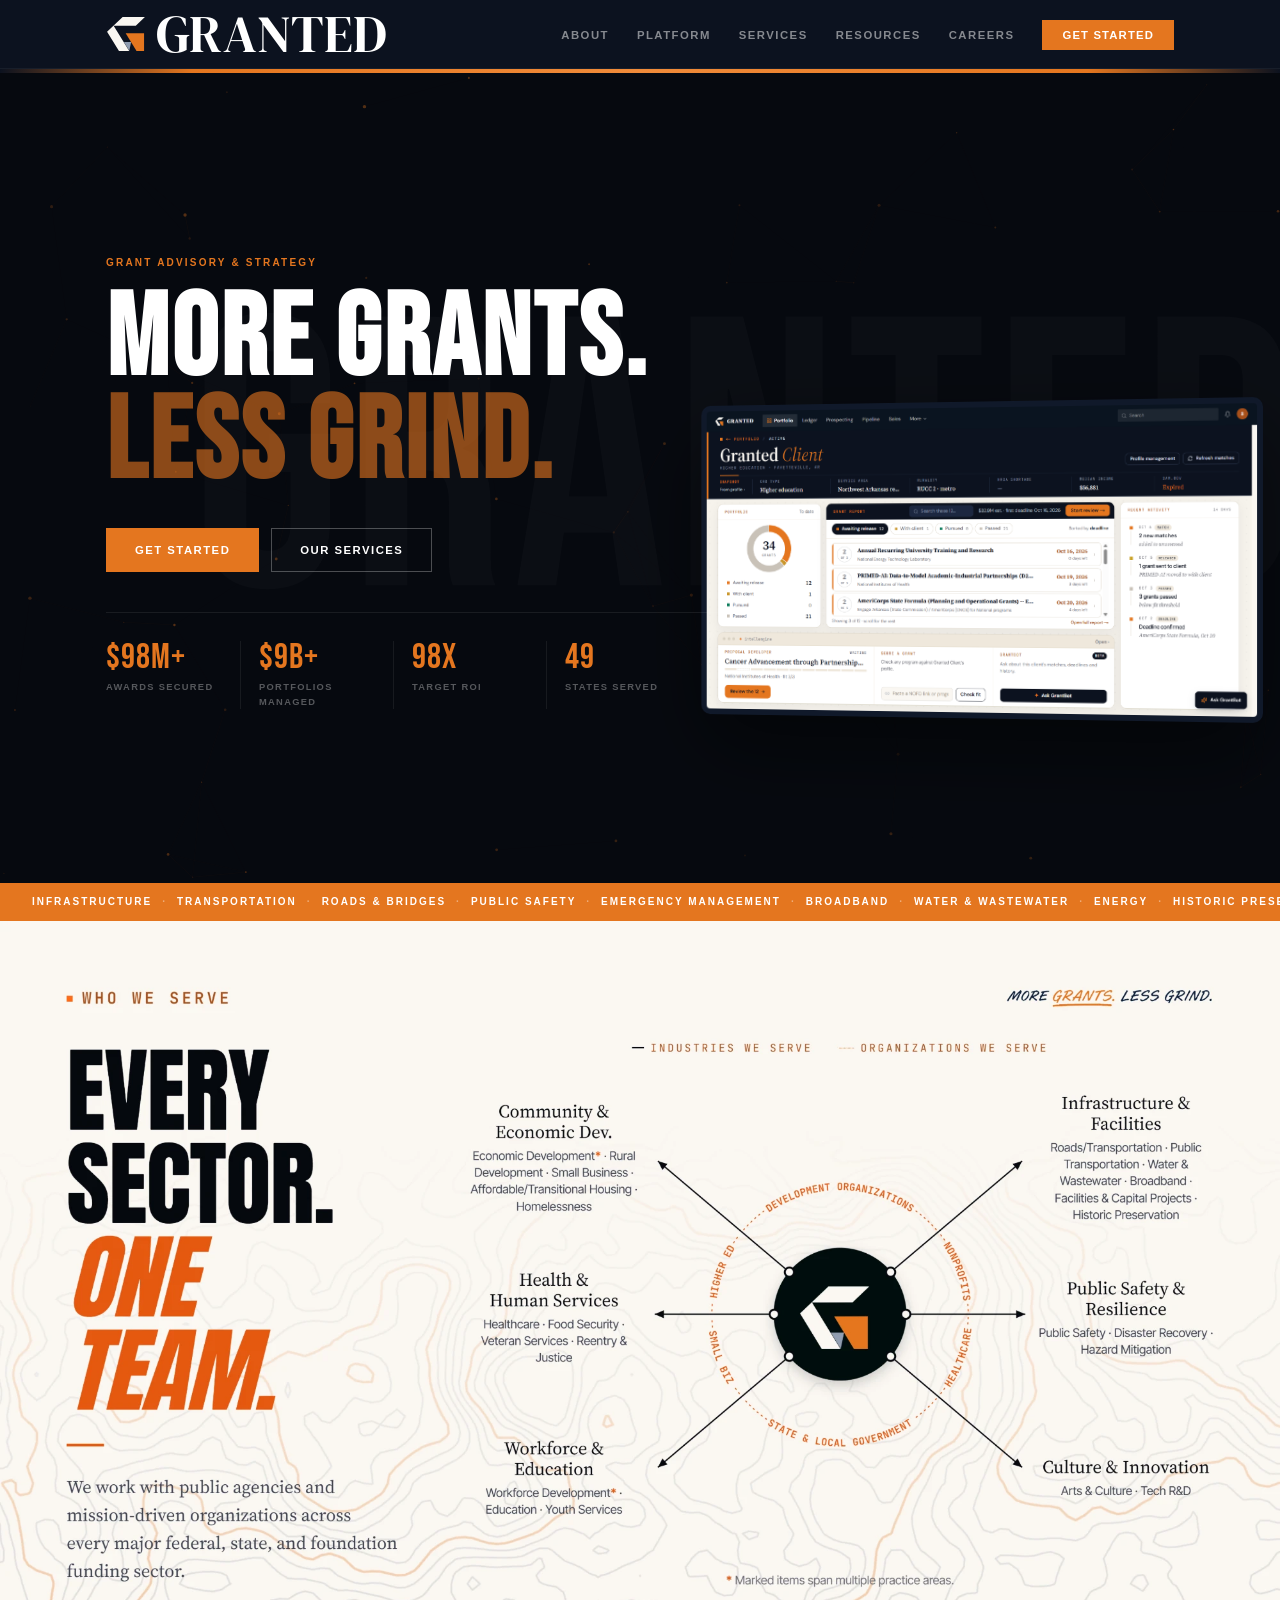
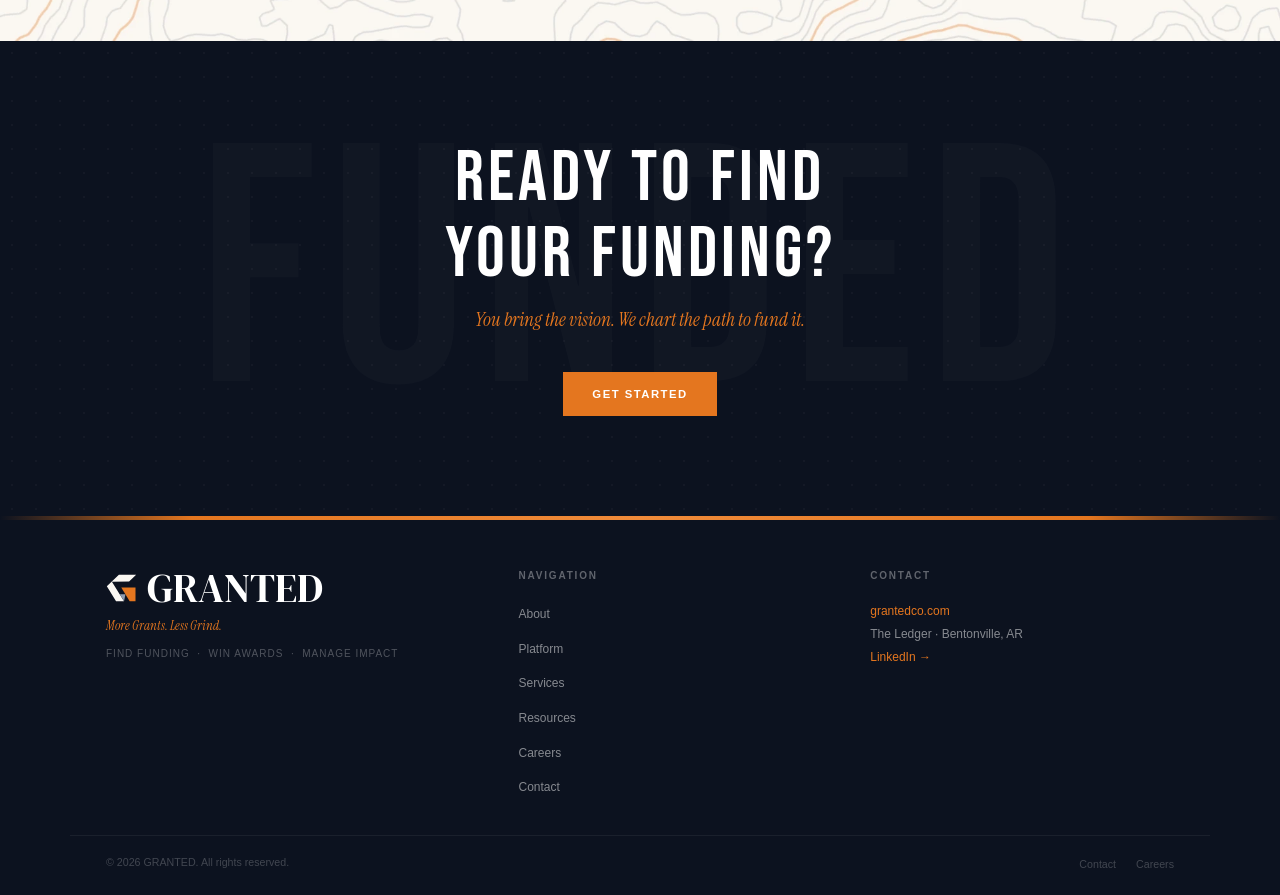
==== commit 7791357f: "Home: replace About and Who We Serve sections with full-width sectors graphic Co-Authored-By: Claude" ====
--- a/index.html
+++ b/index.html
@@ -148,77 +148,9 @@
   </div>
 </div>
 
-<!-- ABOUT — cream, editorial left column -->
-<section class="cream-bg">
-  <div class="about-split">
-    <div>
-      <div class="sec-label reveal">Who We Are</div>
-      <blockquote class="about-quote reveal d1">
-        "Not just a grant writing shop — a grant thought partner."
-      </blockquote>
-      <div class="about-accent-bar reveal d2"></div>
-      <a href="platform.html" class="btn btn-orange reveal d2" style="margin-top:18px">Explore the Platform</a>
-    </div>
-    <div>
-      <p class="sec-body reveal" style="margin-bottom:24px">
-        <strong>GRANTED</strong> is a turnkey grant solutions company and thought partner to mission-driven organizations navigating the grant landscape. Powered by <strong>IntellEngine</strong>, our proprietary grant intelligence platform, GRANTED identifies high-impact grants and scores them against your mission. Platform is fully automated and self-serve. On Partner and Enterprise, our experts build your strategy, craft winning proposals, and manage compliance as an embedded grants team, so your organization can stay focused on the work and people that matter most.
-      </p>
-      <div class="about-pillars reveal d1">
-        <div class="about-pillar">
-          <div class="about-pillar-title">Find Funding</div>
-          <div class="about-pillar-desc">Stop chasing grants that don't fit. We identify the right opportunities, score them against your mission, and tell you exactly which ones are worth pursuing.</div>
-        </div>
-        <div class="about-pillar">
-          <div class="about-pillar-title">Win Awards</div>
-          <div class="about-pillar-desc">Reviewers score what they see. On Platform, IntellEngine and the AI Proposal Developer draft against the criteria that matter. On Partner and Enterprise, our experts build the narrative, budget, and strategy around what wins.</div>
-        </div>
-        <div class="about-pillar">
-          <div class="about-pillar-title">Manage Impact</div>
-          <div class="about-pillar-desc">Winning is the beginning. On Partner and Enterprise, we keep your award on track through every reporting deadline, compliance requirement, and closeout milestone.</div>
-        </div>
-      </div>
-    </div>
-  </div>
-</section>
-
-<!-- WHO WE SERVE — cream -->
-<section class="cream-bg">
-  <div class="section">
-    <div class="sec-label reveal">Who We Serve</div>
-    <h2 class="sec-title reveal d1">Mission-Driven Organizations</h2>
-    <div class="serve-card-light-grid">
-      <div class="serve-card-light reveal d1">
-        <div class="card-title">Nonprofits</div>
-        <p class="card-body" style="margin-top:8px">From community organizations to statewide health systems. Use Platform to find funding that moves your mission forward yourself, or choose Partner or Enterprise and GRANTED does the work for you.</p>
-        <div class="new-serve-num" aria-hidden="true">01</div>
-      </div>
-      <div class="serve-card-light reveal d2">
-        <div class="card-title">Local Governments</div>
-        <p class="card-body" style="margin-top:8px">Counties, cities, and transit authorities. Platform gives you the tools to identify grants yourself; on Partner and Enterprise, GRANTED identifies grants, manages compliance, and delivers results.</p>
-        <div class="new-serve-num" aria-hidden="true">02</div>
-      </div>
-      <div class="serve-card-light reveal d3">
-        <div class="card-title">Higher Education</div>
-        <p class="card-body" style="margin-top:8px">Workforce programs, research partnerships, and capital projects connected to the funding that expands your reach.</p>
-        <div class="new-serve-num" aria-hidden="true">03</div>
-      </div>
-      <div class="serve-card-light reveal d4">
-        <div class="card-title">Healthcare</div>
-        <p class="card-body" style="margin-top:8px">FQHCs, behavioral health providers, and academic medical centers navigating complex federal funding landscapes.</p>
-        <div class="new-serve-num" aria-hidden="true">04</div>
-      </div>
-      <div class="serve-card-light reveal d5">
-        <div class="card-title">Small Businesses</div>
-        <p class="card-body" style="margin-top:8px">Non-dilutive funding exists for businesses ready to grow. Find it yourself with Platform, or have GRANTED find it, scope it, and help you compete on Partner and Enterprise.</p>
-        <div class="new-serve-num" aria-hidden="true">05</div>
-      </div>
-      <div class="serve-card-light reveal d6">
-        <div class="card-title">Regional Economies</div>
-        <p class="card-body" style="margin-top:8px">EDDs, councils of government, and regional conveners building the case for place-based investment.</p>
-        <div class="new-serve-num" aria-hidden="true">06</div>
-      </div>
-    </div>
-  </div>
+<!-- WHO WE SERVE — full-width graphic -->
+<section class="cream-bg sectors-graphic">
+  <img src="sectors.webp" width="2000" height="1125" alt="Every sector, one team. GRANTED serves community and economic development, health and human services, workforce and education, infrastructure and facilities, public safety and resilience, and culture and innovation, for higher education, small business, state and local government, healthcare, and nonprofit organizations." loading="lazy">
 </section>
 
 <!-- FINAL CTA — the ONE dark section -->
--- a/style.css
+++ b/style.css
@@ -1363,3 +1363,7 @@
   .hero-light-stat { flex: 1 1 50%; border-bottom: none; padding: 14px 0; }
   .hero-light-stat:nth-child(odd) { border-right: 1px solid var(--border); padding-right: 14px; margin-right: 14px; }
 }
+
+/* Home: full-width "Every Sector. One Team." graphic */
+.sectors-graphic { line-height: 0; }
+.sectors-graphic img { width: 100%; height: auto; display: block; }
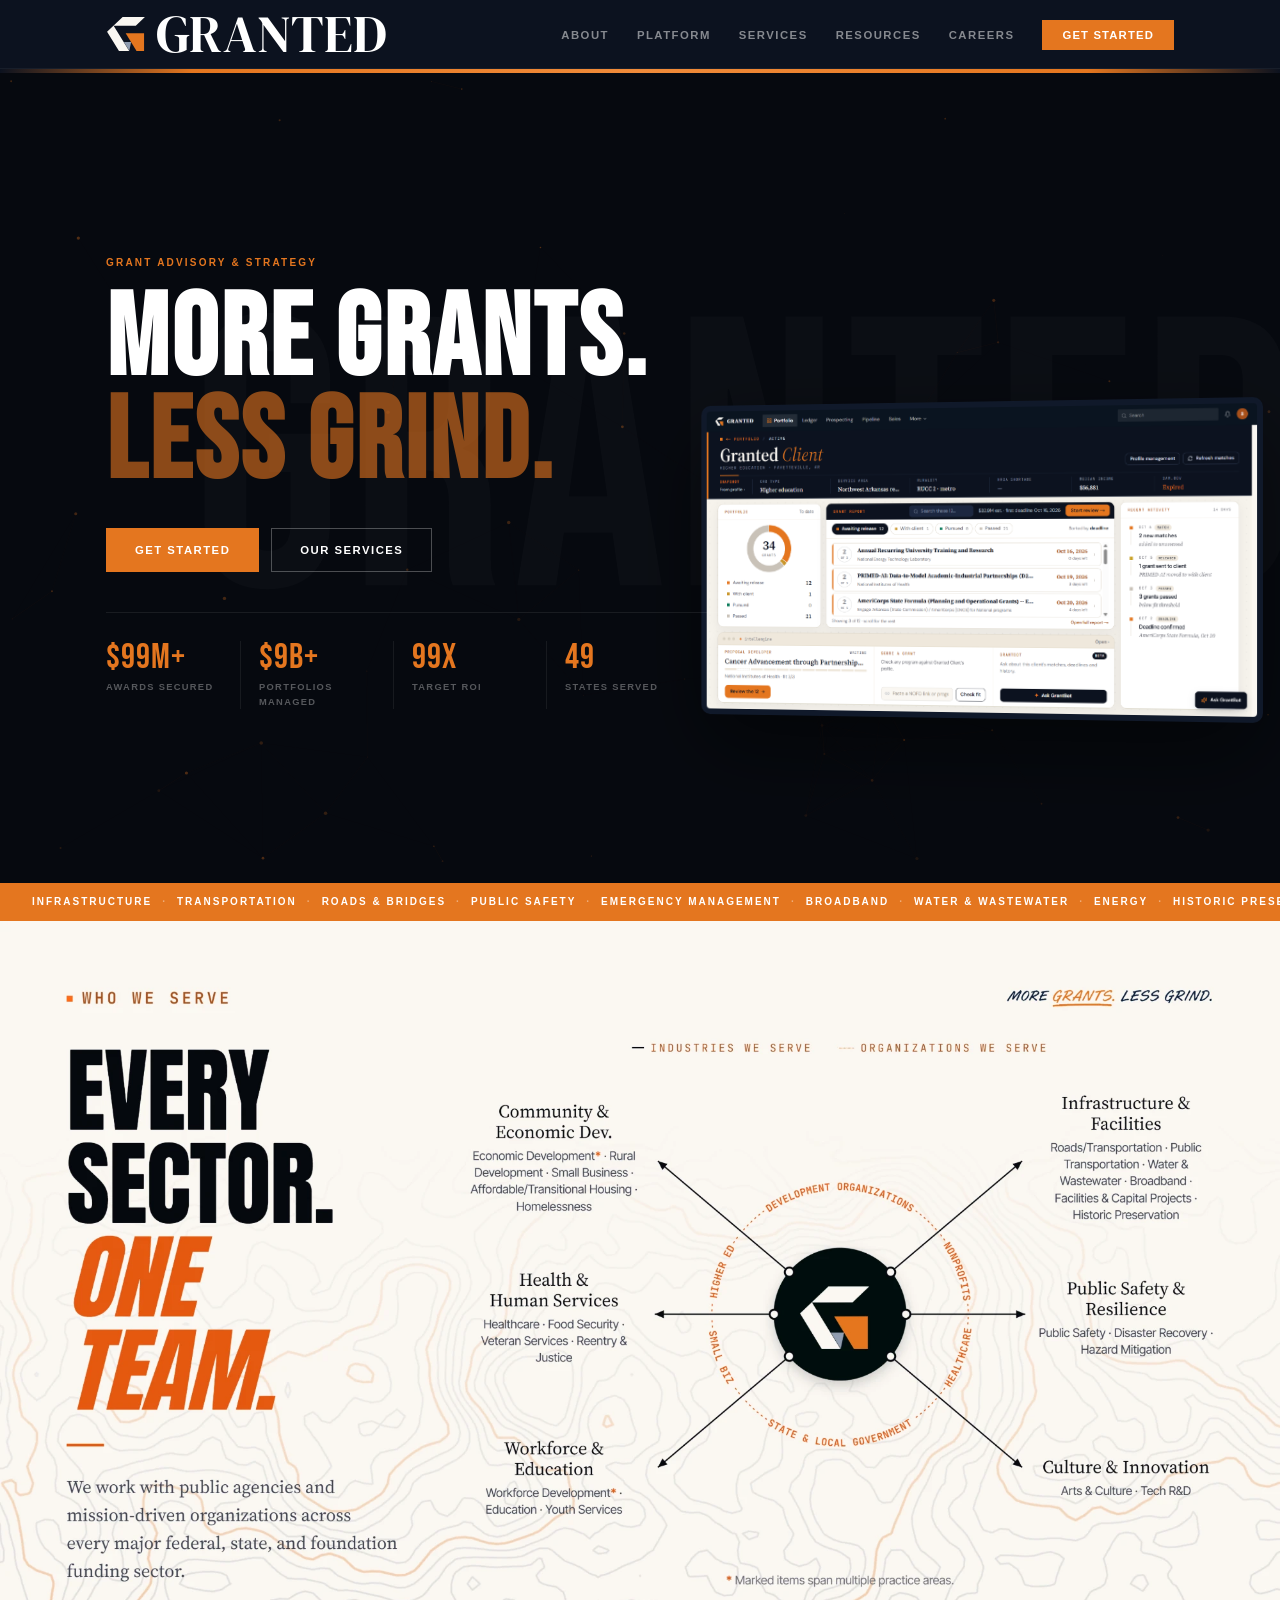
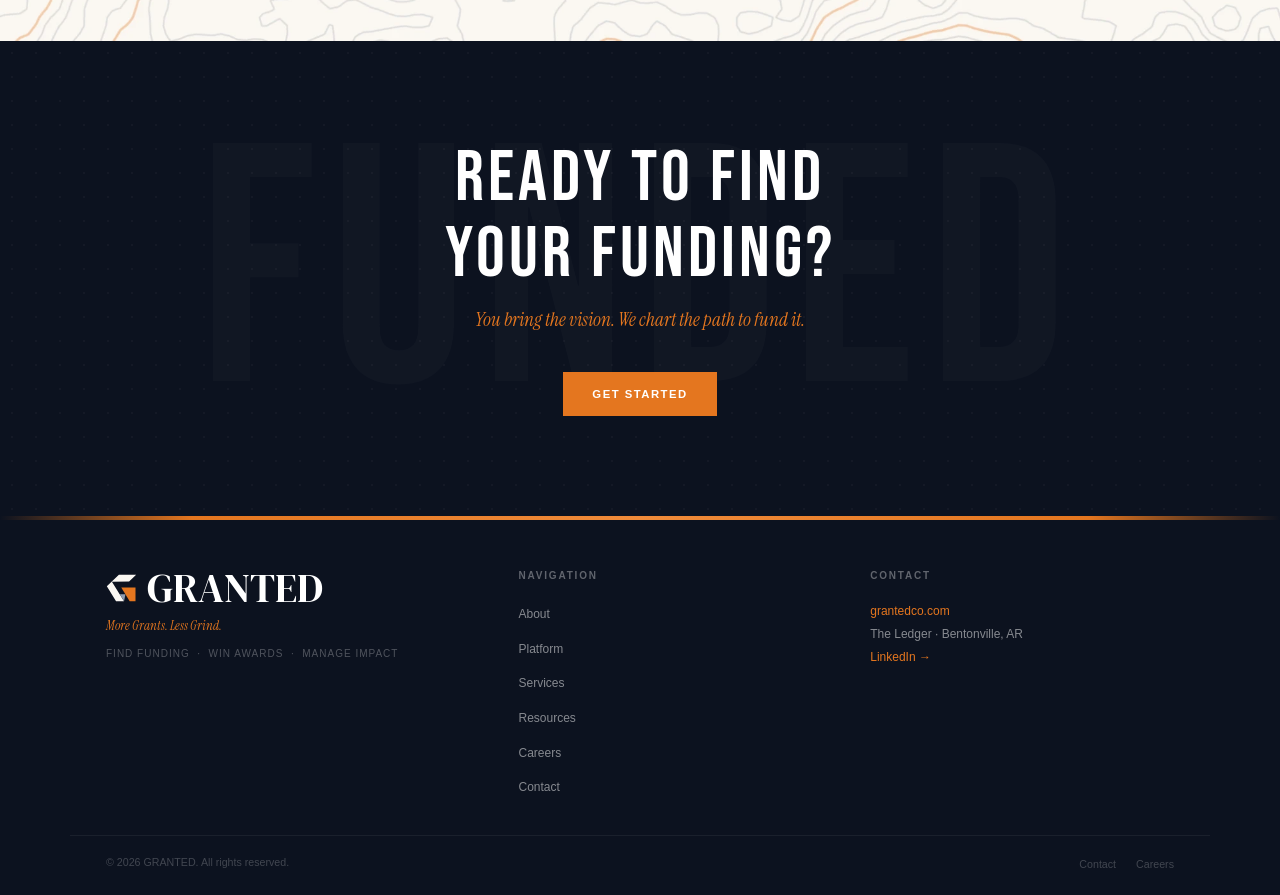
==== commit 5fc3fe74: "Home: readable text version of sectors graphic on phones Co-Authored-By: Claude Sonnet 5.5 <noreply@" ====
--- a/index.html
+++ b/index.html
@@ -151,6 +151,19 @@
 <!-- WHO WE SERVE — full-width graphic -->
 <section class="cream-bg sectors-graphic">
   <img src="sectors.webp" width="2000" height="1125" alt="Every sector, one team. GRANTED serves community and economic development, health and human services, workforce and education, infrastructure and facilities, public safety and resilience, and culture and innovation, for higher education, small business, state and local government, healthcare, and nonprofit organizations." loading="lazy">
+  <div class="sectors-text">
+    <h2 class="sectors-text-h"><span>Every Sector.</span> One Team.</h2>
+    <p class="sectors-text-lede">We work with public agencies and mission-driven organizations across every major federal, state, and foundation funding sector.</p>
+    <ul class="sectors-text-list">
+      <li><strong>Community &amp; Economic Dev.</strong>Economic Development &middot; Rural Development &middot; Small Business &middot; Affordable/Transitional Housing &middot; Homelessness</li>
+      <li><strong>Health &amp; Human Services</strong>Healthcare &middot; Food Security &middot; Veteran Services &middot; Reentry &amp; Justice</li>
+      <li><strong>Workforce &amp; Education</strong>Workforce Development &middot; Education &middot; Youth Services</li>
+      <li><strong>Infrastructure &amp; Facilities</strong>Roads/Transportation &middot; Public Transportation &middot; Water &amp; Wastewater &middot; Broadband &middot; Facilities &amp; Capital Projects &middot; Historic Preservation</li>
+      <li><strong>Public Safety &amp; Resilience</strong>Public Safety &middot; Disaster Recovery &middot; Hazard Mitigation</li>
+      <li><strong>Culture &amp; Innovation</strong>Arts &amp; Culture &middot; Tech R&amp;D</li>
+    </ul>
+    <p class="sectors-text-orgs">Organizations we serve: Higher Ed &middot; Small Biz &middot; State &amp; Local Government &middot; Healthcare &middot; Nonprofits &middot; Development Organizations</p>
+  </div>
 </section>
 
 <!-- FINAL CTA — the ONE dark section -->
--- a/style.css
+++ b/style.css
@@ -1367,3 +1367,18 @@
 /* Home: full-width "Every Sector. One Team." graphic */
 .sectors-graphic { line-height: 0; }
 .sectors-graphic img { width: 100%; height: auto; display: block; }
+
+/* Phones: swap the infographic for readable text */
+.sectors-text { display: none; }
+@media (max-width: 700px) {
+  .sectors-graphic { line-height: 1.5; }
+  .sectors-graphic img { display: none; }
+  .sectors-text { display: block; padding: 56px 20px; }
+  .sectors-text-h { font-family: 'Bebas Neue', sans-serif; font-size: 56px; line-height: 0.95; color: var(--ink); font-weight: 400; margin-bottom: 18px; }
+  .sectors-text-h span { display: block; }
+  .sectors-text-lede { color: var(--ink-2); font-size: 11pt; margin-bottom: 28px; }
+  .sectors-text-list { list-style: none; padding: 0; margin: 0 0 24px; }
+  .sectors-text-list li { padding: 14px 0; border-top: 1px solid var(--border); color: var(--ink-2); font-size: 10.5pt; }
+  .sectors-text-list strong { display: block; color: var(--ink); font-size: 12pt; margin-bottom: 4px; }
+  .sectors-text-orgs { color: var(--muted); font-size: 9.5pt; }
+}
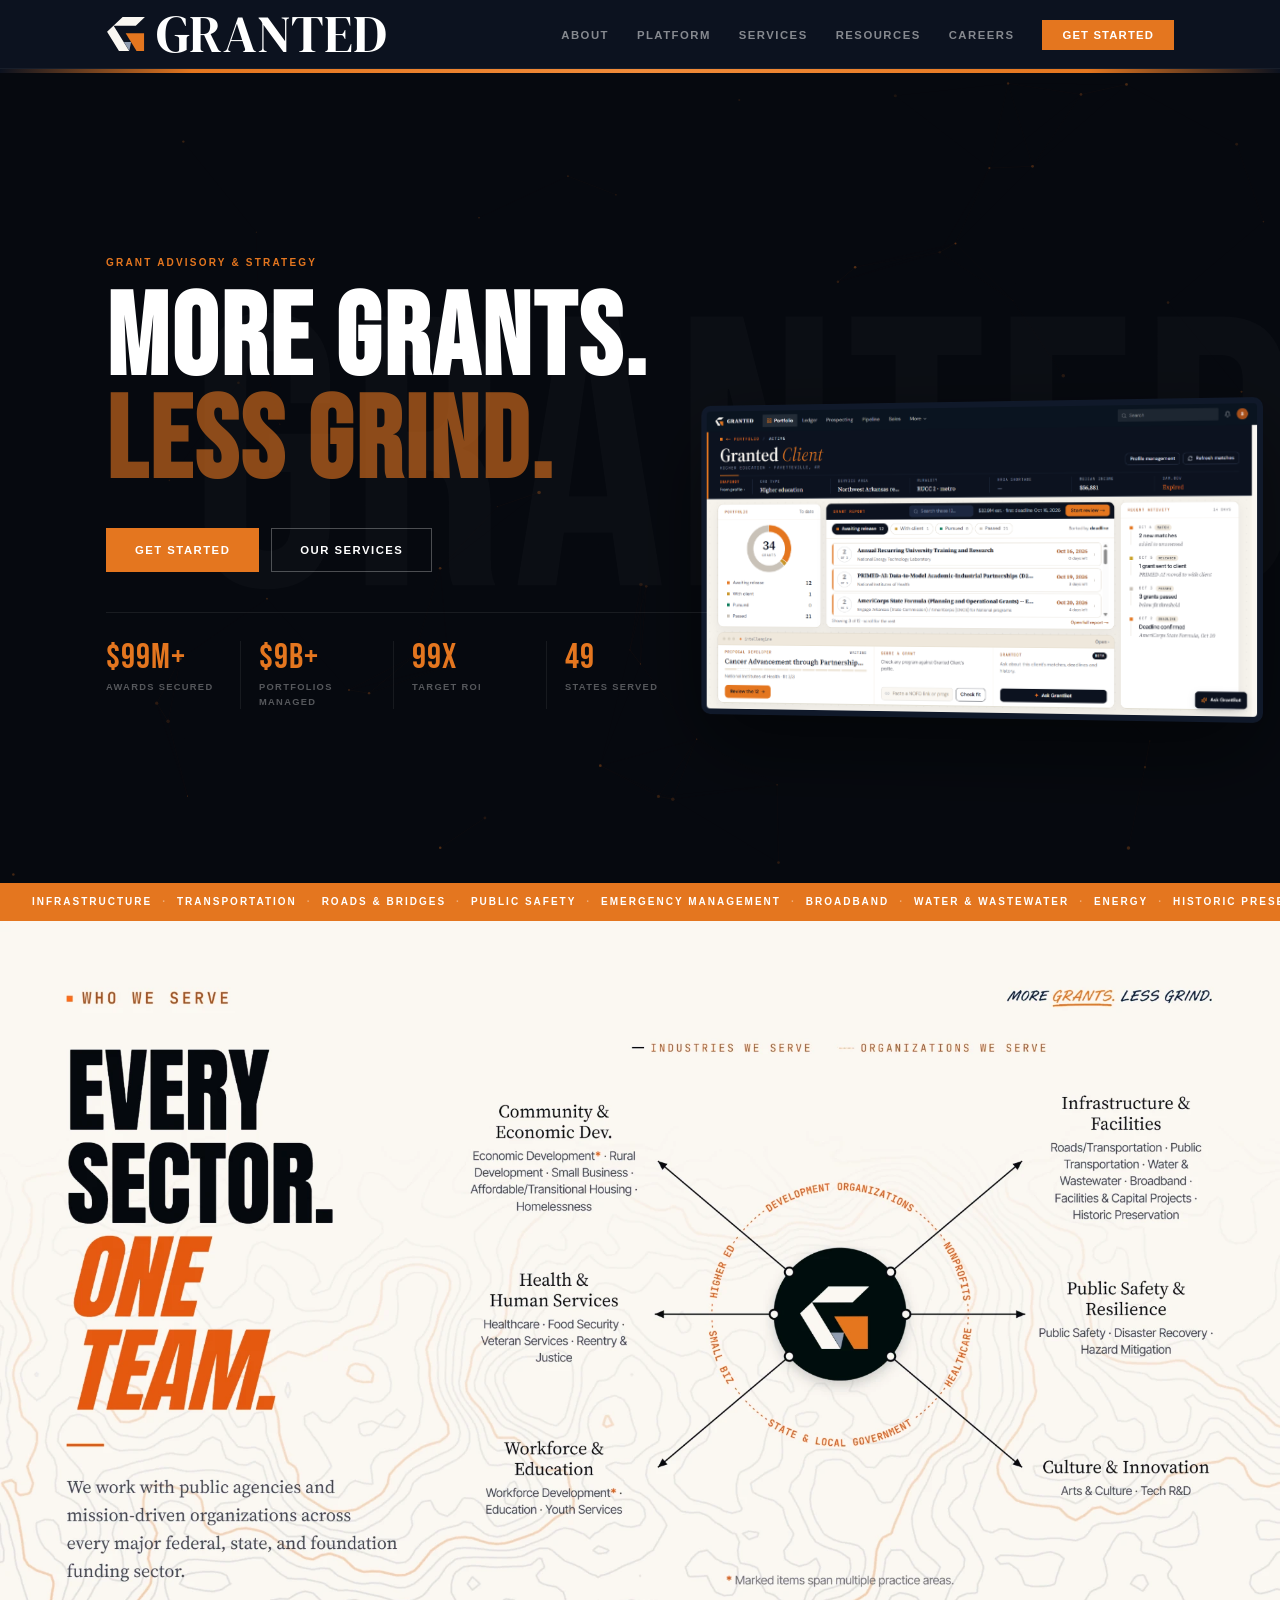
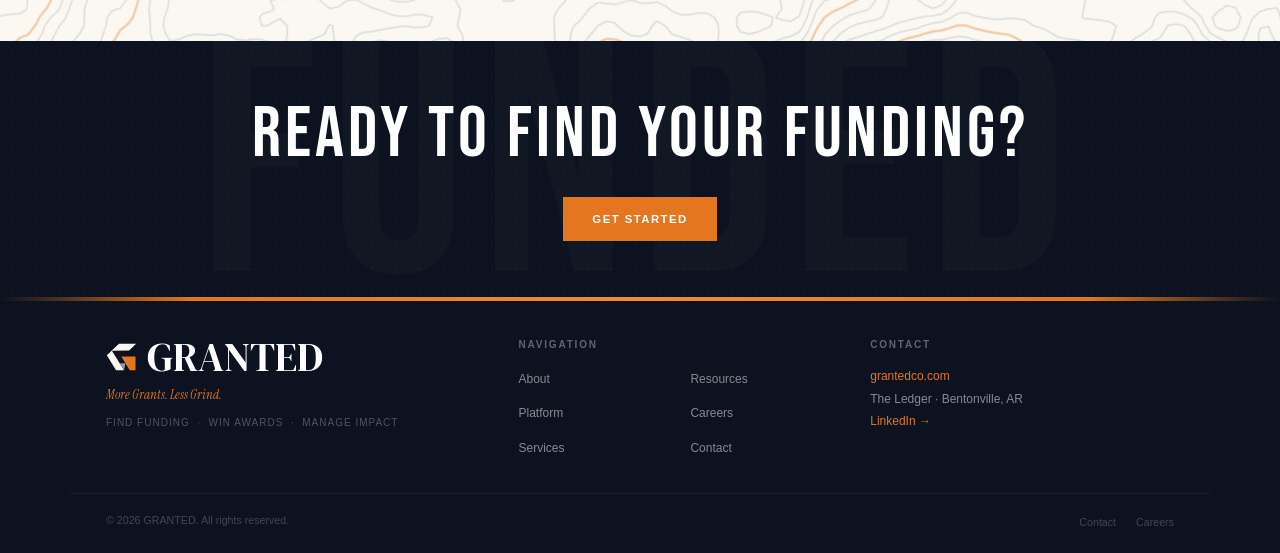
==== commit 8b700e23: "Compact CTA band and footer: one-line headline, drop subline, two-column nav Co-Authored-By: Claude " ====
--- a/index.html
+++ b/index.html
@@ -170,8 +170,7 @@
 <div class="cta-band">
   <div class="cta-band-bg" aria-hidden="true">FUNDED</div>
   <div class="cta-inner">
-    <div class="cta-headline">Ready to Find<br>Your Funding?</div>
-    <div class="cta-sub">You bring the vision. We chart the path to fund it.</div>
+    <div class="cta-headline">Ready to Find Your Funding?</div>
     <a href="recommend.html" class="btn btn-orange">Get Started</a>
   </div>
 </div>
--- a/style.css
+++ b/style.css
@@ -452,7 +452,7 @@
 .footer-inner {
   max-width: 1140px;
   margin: 0 auto;
-  padding: 48px 36px 36px;
+  padding: 36px 36px 24px;
   display: grid;
   grid-template-columns: 1.2fr 1fr 1fr;
   gap: 48px;
@@ -492,9 +492,10 @@
   letter-spacing: 0.18em;
   text-transform: uppercase;
   color: rgba(255,255,255,0.35);
-  margin-bottom: 16px;
-}
-.footer-links { list-style: none; display: flex; flex-direction: column; gap: 9px; }
+  margin-bottom: 12px;
+}
+.footer-links { list-style: none; column-count: 2; column-gap: 40px; }
+.footer-links li { break-inside: avoid; margin-bottom: 9px; }
 .footer-links a { font-size: 9pt; color: rgba(255,255,255,0.5); transition: color 0.2s; }
 .footer-links a:hover { color: var(--orange); }
 .footer-contact-line { font-size: 9pt; color: rgba(255,255,255,0.5); line-height: 1.9; }
@@ -903,7 +904,7 @@
   background-size: cover;
   position: relative;
   overflow: hidden;
-  padding: 100px 36px;
+  padding: 56px 36px;
   text-align: center;
 }
 .cta-band::before {
@@ -935,7 +936,7 @@
   color: var(--white);
   letter-spacing: 4px;
   line-height: 1.05;
-  margin-bottom: 14px;
+  margin-bottom: 24px;
   text-wrap: balance;
 }
 .cta-sub {
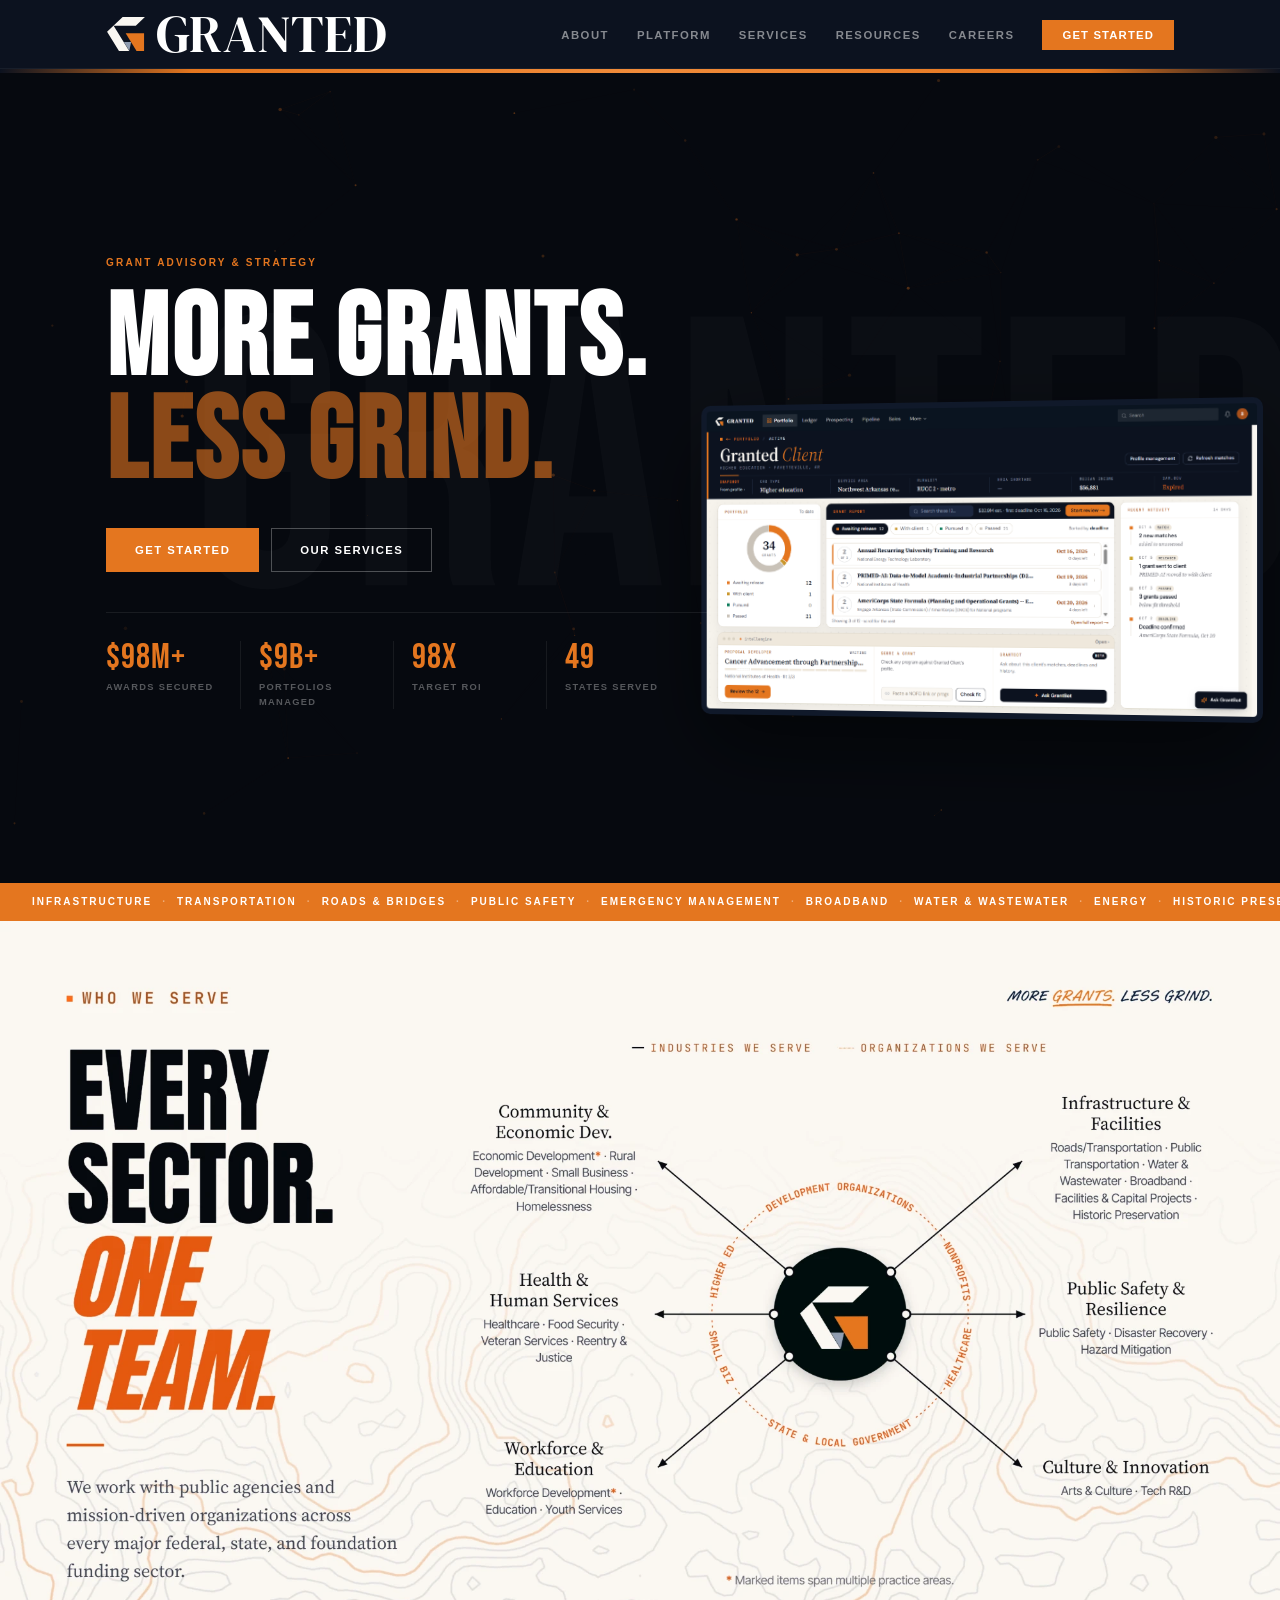
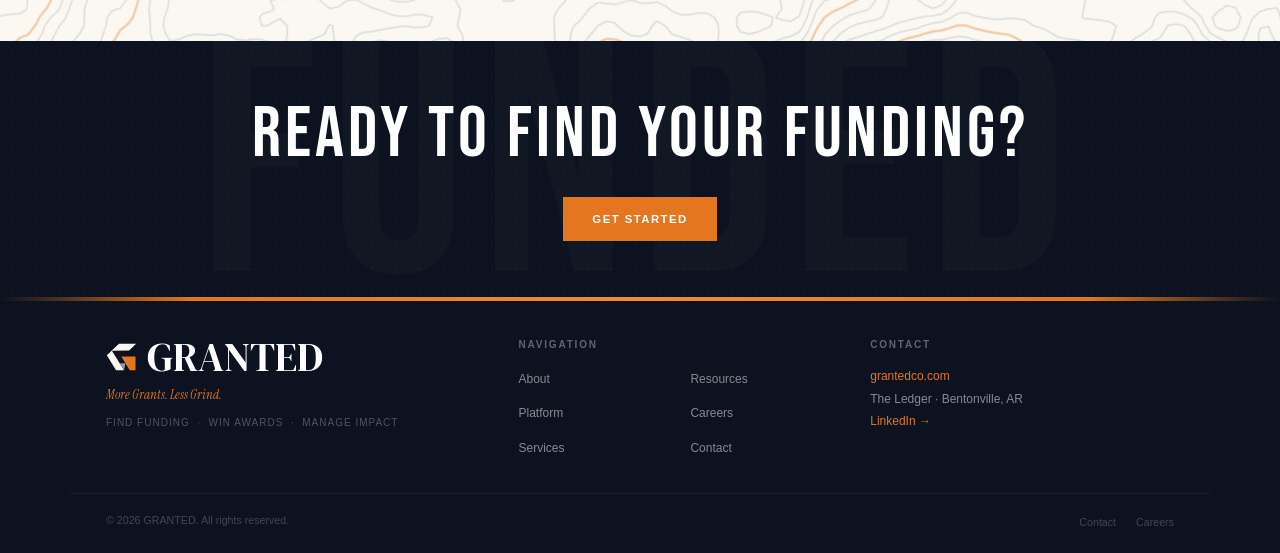
==== commit 707841ba: "Hero: cap dashboard width so it stays inside short viewports Co-Authored-By: Claude Sonnet 5.5 <nore" ====
--- a/index.html
+++ b/index.html
@@ -60,7 +60,7 @@
   position: absolute;
   right: 1.4%;
   top: 40%;
-  width: 47%;
+  width: min(47%, calc(1.1 * (100vh - 90px) - 24px));
   max-width: 900px;
   z-index: 1;
   pointer-events: none;
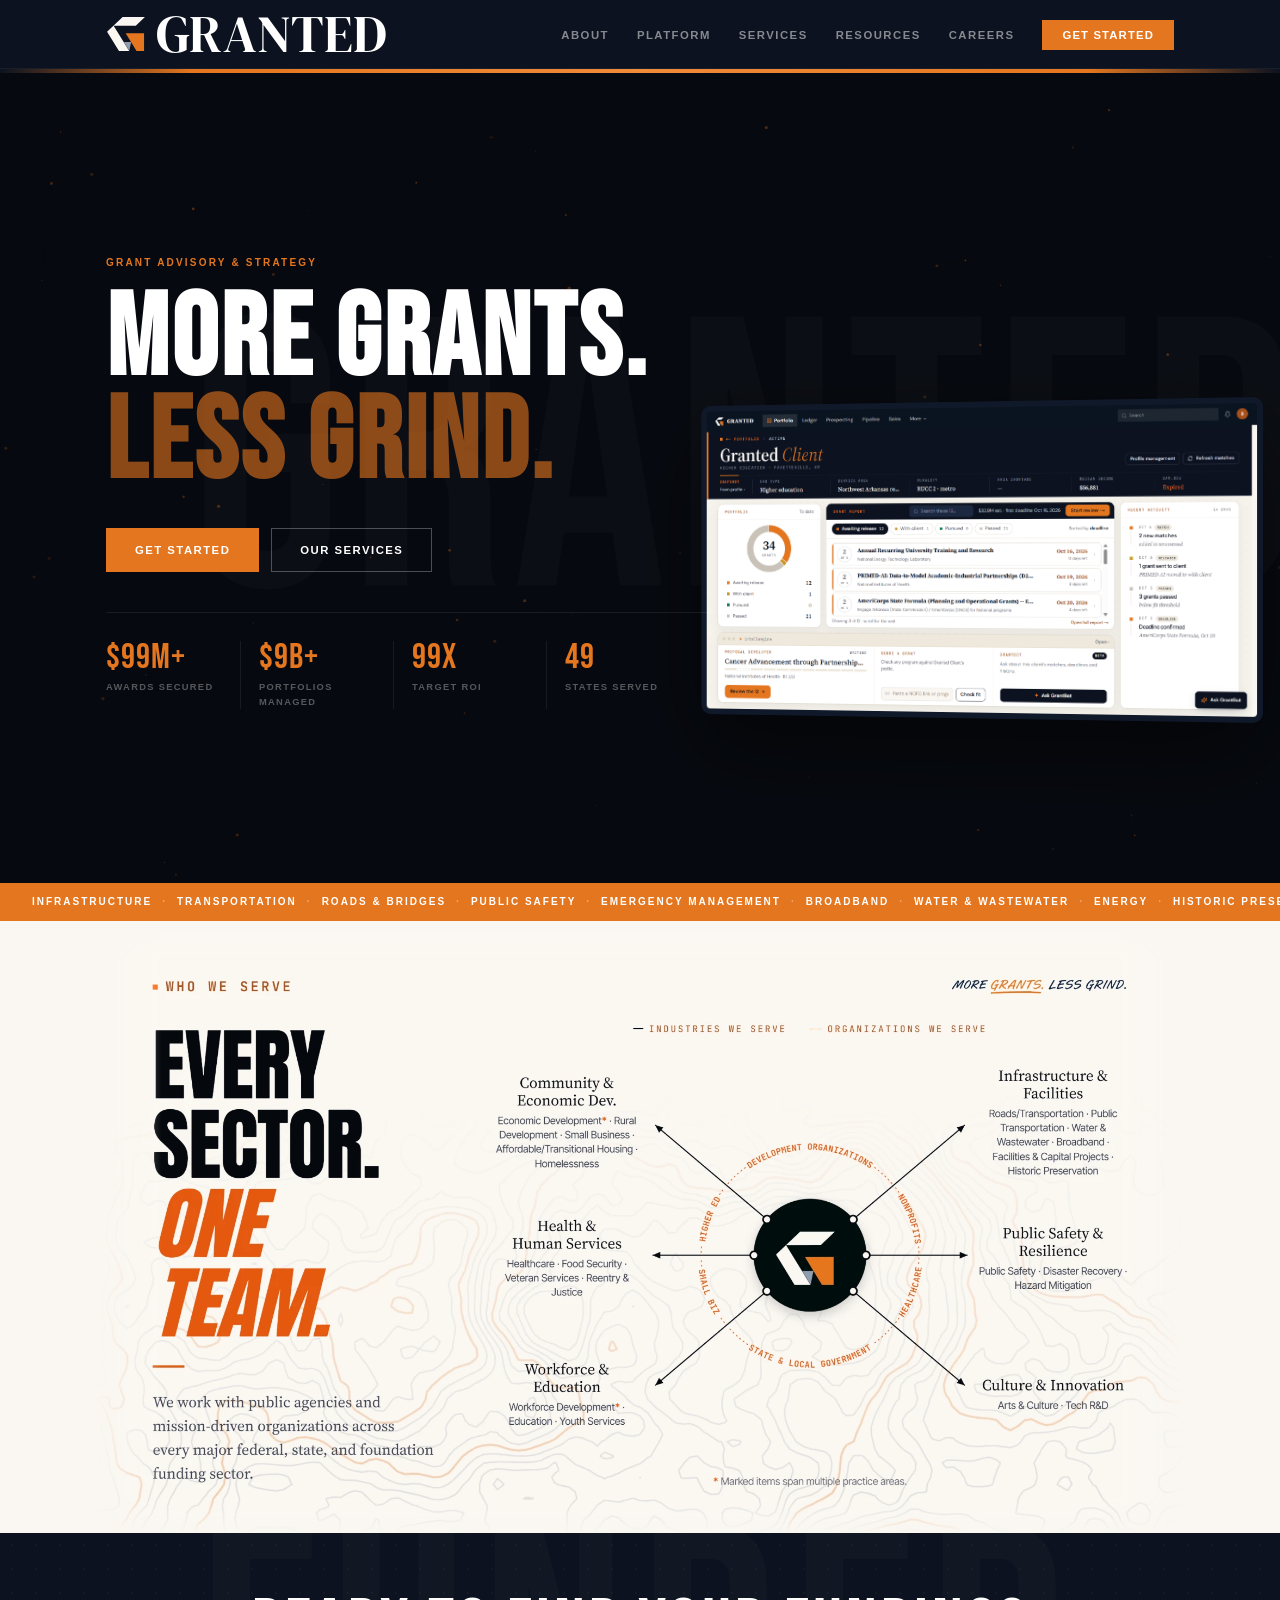
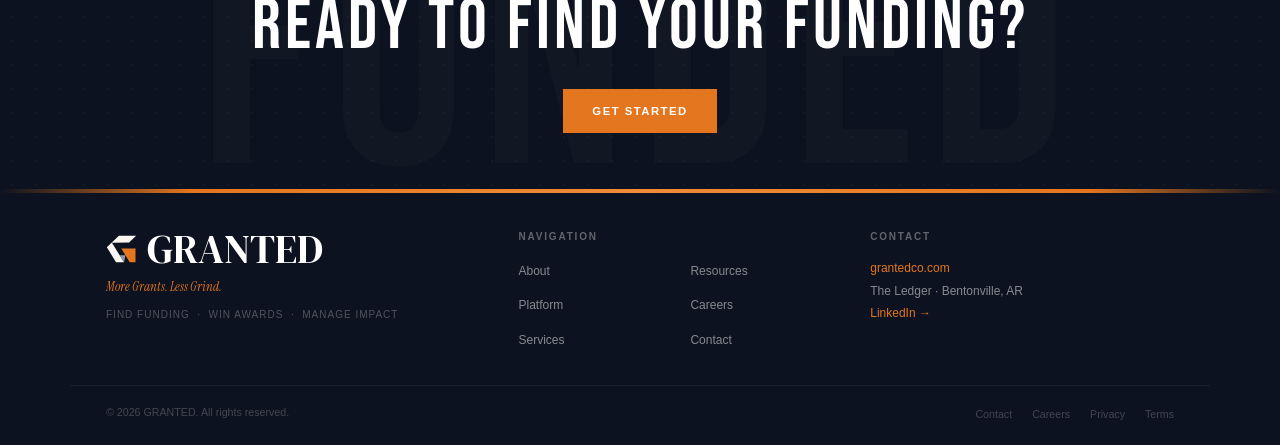
==== commit 857f0900: "Add privacy policy and terms of service pages (draft text, counsel placeholders), footer links Co-Au" ====
--- a/index.html
+++ b/index.html
@@ -212,6 +212,8 @@
     <ul class="footer-sub-links">
       <li><a href="contact.html">Contact</a></li>
       <li><a href="careers.html">Careers</a></li>
+      <li><a href="privacy.html">Privacy</a></li>
+      <li><a href="terms.html">Terms</a></li>
     </ul>
   </div>
 </footer>
--- a/style.css
+++ b/style.css
@@ -1367,7 +1367,13 @@
 
 /* Home: full-width "Every Sector. One Team." graphic */
 .sectors-graphic { line-height: 0; }
-.sectors-graphic img { width: 100%; height: auto; display: block; }
+.sectors-graphic img {
+  width: 85%; height: auto; display: block; margin: 0 auto;
+  -webkit-mask-image: linear-gradient(90deg, transparent, #000 6%, #000 94%, transparent), linear-gradient(180deg, transparent, #000 6%, #000 94%, transparent);
+  -webkit-mask-composite: source-in;
+  mask-image: linear-gradient(90deg, transparent, #000 6%, #000 94%, transparent), linear-gradient(180deg, transparent, #000 6%, #000 94%, transparent);
+  mask-composite: intersect;
+}
 
 /* Phones: swap the infographic for readable text */
 .sectors-text { display: none; }
@@ -1383,3 +1389,19 @@
   .sectors-text-list strong { display: block; color: var(--ink); font-size: 12pt; margin-bottom: 4px; }
   .sectors-text-orgs { color: var(--muted); font-size: 9.5pt; }
 }
+
+/* About: full-width "Who We Are" graphic */
+.sr-only { position: absolute; width: 1px; height: 1px; padding: 0; margin: -1px; overflow: hidden; clip: rect(0,0,0,0); white-space: nowrap; border: 0; }
+.about-graphic { line-height: 0; }
+.about-graphic img { width: 85%; height: auto; display: block; margin: 0 auto; }
+.about-text { display: none; }
+@media (max-width: 700px) {
+  .about-graphic { line-height: 1.5; }
+  .about-graphic img { display: none; }
+  .about-text { display: block; padding: 48px 20px; }
+  .about-text-eyebrow { font-size: 8pt; font-weight: 700; letter-spacing: 0.22em; text-transform: uppercase; color: var(--orange-ink); margin-bottom: 14px; }
+  .about-text-h { font-family: 'Bebas Neue', sans-serif; font-size: 56px; line-height: 0.95; color: var(--ink); font-weight: 400; margin-bottom: 12px; }
+  .about-text-h span { display: block; }
+  .about-text-pillars { color: var(--orange-ink); font-size: 9pt; font-weight: 700; letter-spacing: 0.14em; text-transform: uppercase; margin-bottom: 20px; }
+  .about-text-body { color: var(--ink-2); font-size: 11pt; }
+}
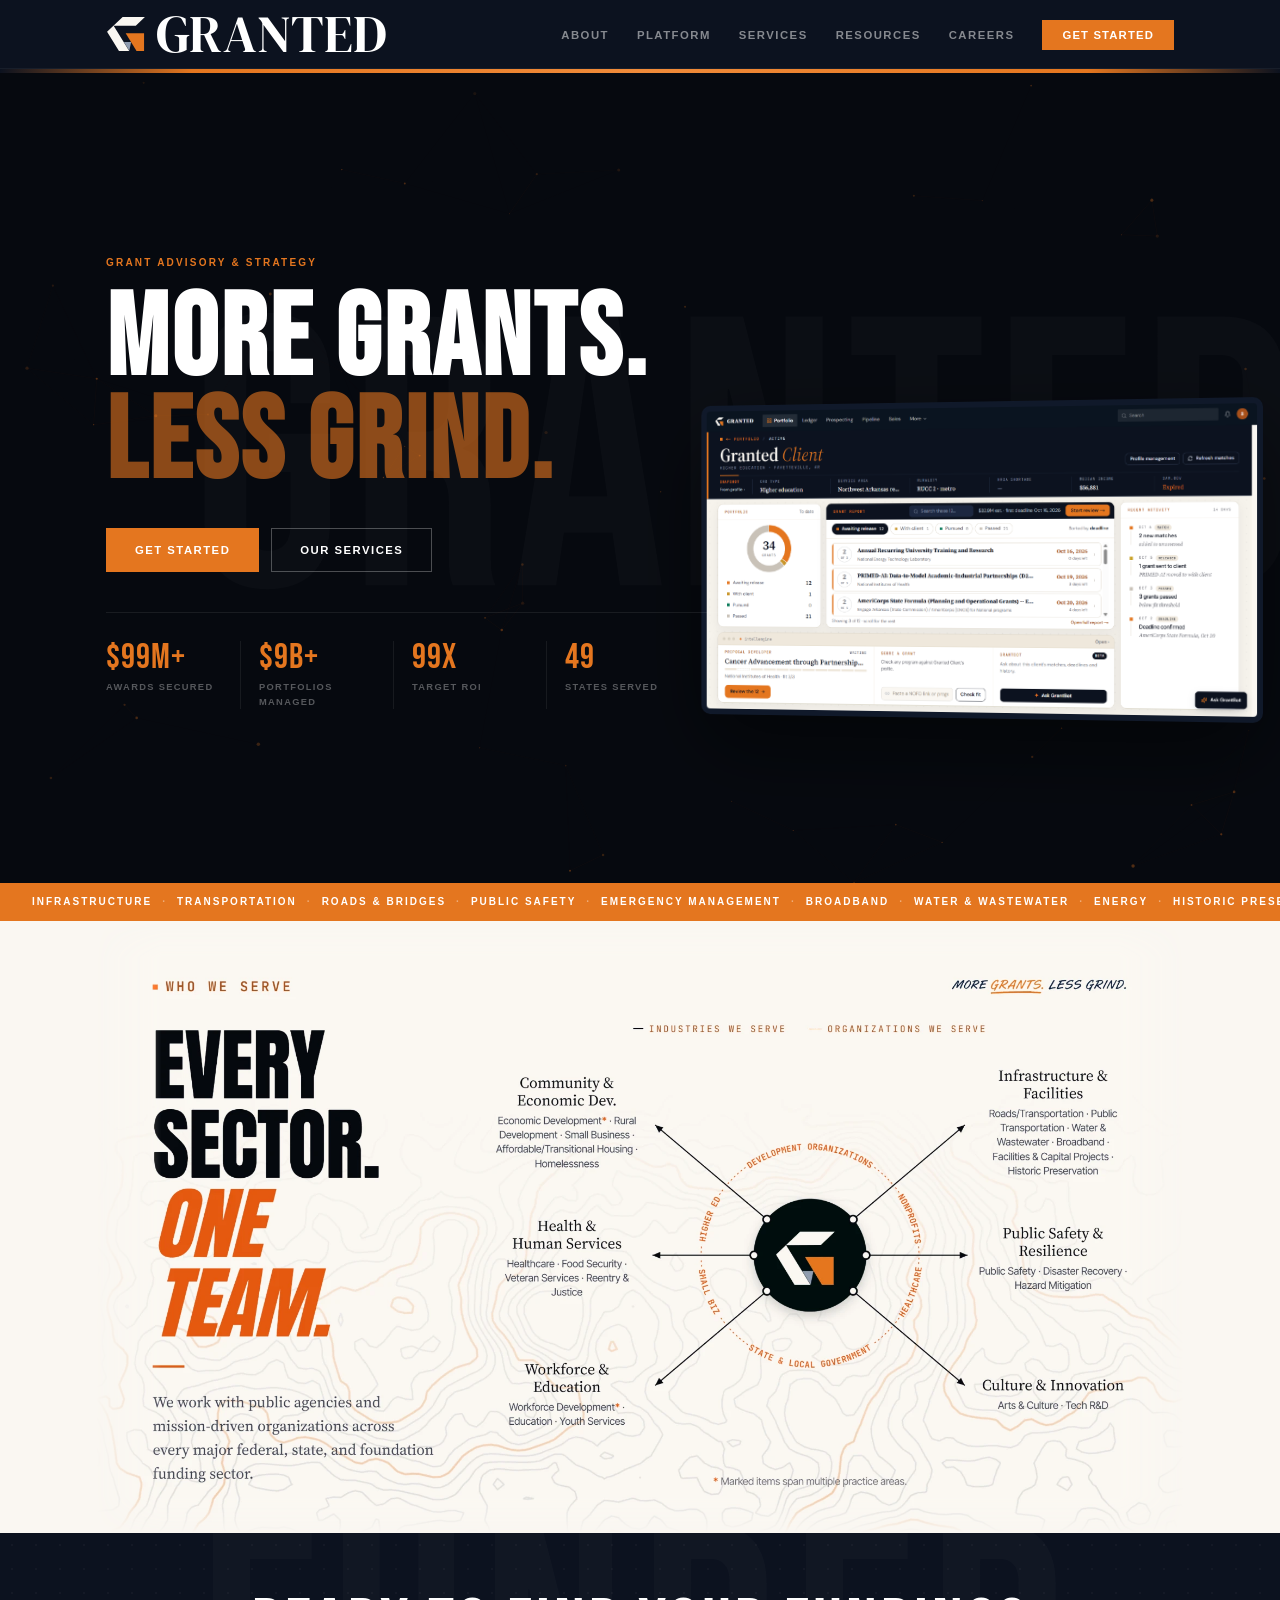
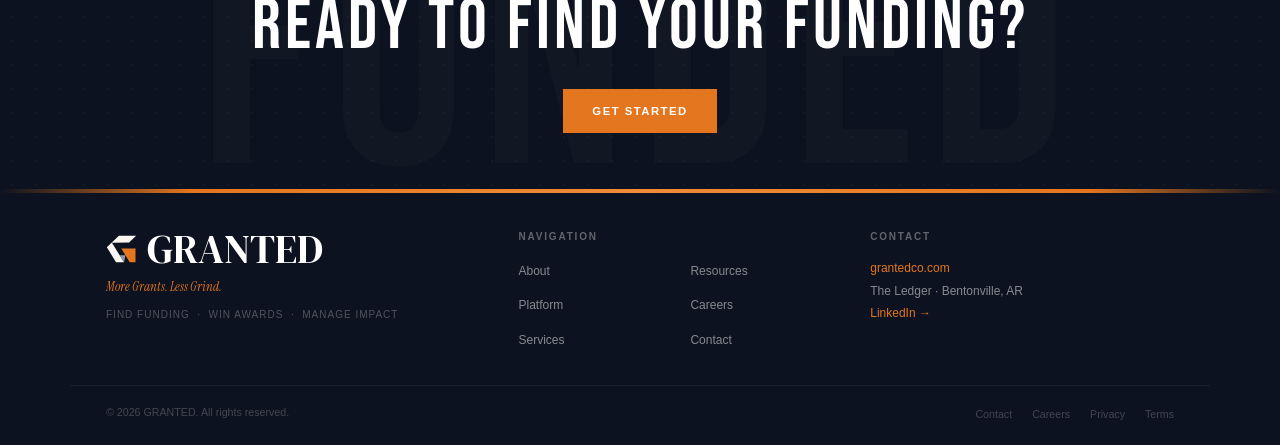
==== commit d9933c95: "Scale layout proportionally on large screens Convert fixed px sizes to rem and scale the root font s" ====
--- a/index.html
+++ b/index.html
@@ -17,11 +17,11 @@
   display: grid;
   grid-template-columns: repeat(3, 1fr);
   gap: 0;
-  margin-top: 28px;
+  margin-top: 1.75rem;
   border-top: 1px solid var(--border);
-  padding-top: 22px;
-}
-.about-pillar { padding-right: 18px; border-right: 1px solid var(--border); margin-right: 18px; }
+  padding-top: 1.375rem;
+}
+.about-pillar { padding-right: 1.125rem; border-right: 1px solid var(--border); margin-right: 1.125rem; }
 .about-pillar:last-child { border-right: none; margin-right: 0; padding-right: 0; }
 .about-pillar-title {
   font-size: 7.5pt;
@@ -29,7 +29,7 @@
   color: var(--orange);
   text-transform: uppercase;
   letter-spacing: 0.12em;
-  margin-bottom: 5px;
+  margin-bottom: 0.3125rem;
 }
 .about-pillar-desc { font-size: 8.5pt; color: var(--ink-2); line-height: 1.65; }
 
@@ -37,19 +37,19 @@
 .serve-card-light-grid {
   display: grid;
   grid-template-columns: repeat(3, 1fr);
-  gap: 20px;
-  margin-top: 32px;
+  gap: 1.25rem;
+  margin-top: 2rem;
 }
 
 @media (max-width: 900px) {
-  .serve-card-light-grid { grid-template-columns: 1fr 1fr; gap: 14px; }
+  .serve-card-light-grid { grid-template-columns: 1fr 1fr; gap: 0.875rem; }
 }
 @media (max-width: 560px) {
   .about-pillars { grid-template-columns: 1fr; }
   .about-pillar {
     border-right: none; margin-right: 0; padding-right: 0;
     border-bottom: 1px solid var(--border);
-    padding-bottom: 14px; margin-bottom: 14px;
+    padding-bottom: 0.875rem; margin-bottom: 0.875rem;
   }
   .about-pillar:last-child { border-bottom: none; padding-bottom: 0; margin-bottom: 0; }
   .serve-card-light-grid { grid-template-columns: 1fr; }
@@ -60,16 +60,16 @@
   position: absolute;
   right: 1.4%;
   top: 40%;
-  width: min(47%, calc(1.1 * (100vh - 90px) - 24px));
-  max-width: 900px;
+  width: min(47%, calc(1.1 * (100vh - 5.625rem) - 1.5rem));
+  max-width: 56.25rem;
   z-index: 1;
   pointer-events: none;
-  border-radius: 10px;
+  border-radius: 0.625rem;
   overflow: hidden;
-  border: 6px solid #10192a;
+  border: 0.375rem solid #10192a;
   background: #10192a;
-  box-shadow: 0 34px 90px rgba(0,0,0,.55);
-  transform: perspective(1600px) rotateY(-9deg);
+  box-shadow: 0 2.125rem 5.625rem rgba(0,0,0,.55);
+  transform: perspective(100rem) rotateY(-9deg);
   transform-origin: right center;
 }
 .hero-device img { width: 100%; display: block; }
--- a/style.css
+++ b/style.css
@@ -28,6 +28,12 @@
 *, *::before, *::after { box-sizing: border-box; margin: 0; padding: 0; }
 html { scroll-behavior: smooth; }
 
+/* Proportional scaling: all sizes are rem, so the whole layout (nav, hero,
+   cards, footer) grows together on large monitors instead of staying fixed. */
+@media (min-width: 1440px) {
+  html { font-size: clamp(16px, 1.1111vw, 32px); }
+}
+
 body {
   font-family: 'Cabinet Grotesk', 'Helvetica Neue', sans-serif;
   background: var(--cream);
@@ -41,20 +47,20 @@
 
 /* ── ORANGE STRIPE ── */
 .stripe {
-  height: 4px;
+  height: 0.25rem;
   background: linear-gradient(90deg, var(--navy) 0%, var(--orange) 15%, var(--orange-light) 50%, var(--orange) 85%, var(--navy) 100%);
   flex-shrink: 0;
 }
 
 /* ── G MARK LOGO ── */
 .g-mark {
-  height: 36px;
+  height: 2.25rem;
   width: auto;
   flex-shrink: 0;
   display: block;
 }
 .g-mark-sm {
-  height: 28px;
+  height: 1.75rem;
   width: auto;
   flex-shrink: 0;
   display: block;
@@ -69,10 +75,10 @@
   border-bottom: 1px solid rgba(255,255,255,0.05);
 }
 .nav-inner {
-  max-width: 1140px;
+  max-width: 71.25rem;
   margin: 0 auto;
-  padding: 0 36px;
-  height: 68px;
+  padding: 0 2.25rem;
+  height: 4.25rem;
   display: flex;
   align-items: center;
   justify-content: space-between;
@@ -80,12 +86,12 @@
 .nav-logo {
   display: flex;
   align-items: center;
-  gap: 10px;
+  gap: 0.625rem;
 }
 .nav-wordmark {
   font-family: 'DM Serif Display', serif;
   font-weight: 400;
-  font-size: 52px;
+  font-size: 3.25rem;
   color: var(--white);
   letter-spacing: 0;
   line-height: 1;
@@ -94,7 +100,7 @@
 .nav-links {
   display: flex;
   align-items: center;
-  gap: 28px;
+  gap: 1.75rem;
   list-style: none;
 }
 .nav-links a {
@@ -110,7 +116,7 @@
 .nav-cta {
   background: var(--orange) !important;
   color: var(--white) !important;
-  padding: 9px 20px;
+  padding: 0.5625rem 1.25rem;
   font-size: 8.5pt !important;
   font-weight: 800 !important;
   letter-spacing: 0.1em !important;
@@ -123,13 +129,13 @@
   background: none;
   border: none;
   cursor: pointer;
-  padding: 4px;
+  padding: 0.25rem;
   flex-direction: column;
-  gap: 5px;
+  gap: 0.3125rem;
 }
 .nav-toggle span {
   display: block;
-  width: 24px;
+  width: 1.5rem;
   height: 2px;
   background: rgba(255,255,255,0.6);
   transition: all 0.2s;
@@ -150,22 +156,22 @@
   position: absolute;
   inset: 0;
   background-image: radial-gradient(circle, rgba(255,255,255,0.035) 1px, transparent 1px);
-  background-size: 22px 22px;
+  background-size: 1.375rem 1.375rem;
   pointer-events: none;
 }
 .site-banner::after {
   content: '';
   position: absolute;
-  right: -80px; top: -80px;
-  width: 480px; height: 480px;
+  right: -5rem; top: -5rem;
+  width: 30rem; height: 30rem;
   border-radius: 50%;
-  border: 70px solid rgba(228,118,31,0.04);
+  border: 4.375rem solid rgba(228,118,31,0.04);
   pointer-events: none;
 }
 .site-banner-inner {
-  max-width: 1140px;
+  max-width: 71.25rem;
   margin: 0 auto;
-  padding: 80px 36px 160px;
+  padding: 5rem 2.25rem 10rem;
   position: relative;
   z-index: 2;
   width: 100%;
@@ -176,38 +182,38 @@
   letter-spacing: 0.22em;
   text-transform: uppercase;
   color: var(--orange);
-  margin-bottom: 14px;
+  margin-bottom: 0.875rem;
 }
 .banner-headline {
   font-family: 'Bebas Neue', sans-serif;
-  font-size: clamp(48px, 6vw, 76px);
+  font-size: clamp(3rem, 6vw, 4.75rem);
   color: var(--white);
-  letter-spacing: 4px;
+  letter-spacing: 0.25rem;
   line-height: 0.95;
-  margin-bottom: 6px;
+  margin-bottom: 0.375rem;
 }
 .banner-tagline {
   font-family: 'Instrument Serif', serif;
   font-style: italic;
-  font-size: clamp(16px, 2vw, 22px);
+  font-size: clamp(1rem, 2vw, 1.375rem);
   color: var(--orange);
   letter-spacing: 1px;
-  margin-bottom: 20px;
+  margin-bottom: 1.25rem;
 }
 .banner-sub {
   font-size: 11pt;
   color: rgba(255,255,255,0.6);
   line-height: 1.72;
-  max-width: 460px;
-  margin-bottom: 32px;
-}
-.banner-actions { display: flex; gap: 12px; flex-wrap: wrap; }
+  max-width: 28.75rem;
+  margin-bottom: 2rem;
+}
+.banner-actions { display: flex; gap: 0.75rem; flex-wrap: wrap; }
 .banner-stats {
   border-left: 1px solid rgba(228,118,31,0.3);
-  padding-left: 48px;
+  padding-left: 3rem;
   display: flex;
   flex-direction: column;
-  gap: 24px;
+  gap: 1.5rem;
   flex-shrink: 0;
 }
 .banner-stat-num {
@@ -223,7 +229,7 @@
   letter-spacing: 0.14em;
   text-transform: uppercase;
   color: rgba(255,255,255,0.32);
-  margin-top: 3px;
+  margin-top: 0.1875rem;
 }
 
 /* ── PAGE HERO (inner pages) ── */
@@ -233,30 +239,30 @@
   background-repeat: no-repeat;
   background-position: center;
   background-size: cover;
-  padding: 52px 36px 48px;
+  padding: 3.25rem 2.25rem 3rem;
   position: relative;
   overflow: hidden;
-  border-bottom: 3px solid var(--orange);
+  border-bottom: 0.1875rem solid var(--orange);
 }
 .page-hero::before {
   content: '';
   position: absolute;
   inset: 0;
   background-image: radial-gradient(circle, rgba(255,255,255,0.035) 1px, transparent 1px);
-  background-size: 22px 22px;
+  background-size: 1.375rem 1.375rem;
   pointer-events: none;
 }
 .page-hero::after {
   content: '';
   position: absolute;
-  left: -40px; bottom: -40px;
-  width: 200px; height: 200px;
+  left: -2.5rem; bottom: -2.5rem;
+  width: 12.5rem; height: 12.5rem;
   border-radius: 50%;
-  border: 36px solid rgba(228,118,31,0.06);
+  border: 2.25rem solid rgba(228,118,31,0.06);
   pointer-events: none;
 }
 .page-hero-inner {
-  max-width: 1140px;
+  max-width: 71.25rem;
   margin: 0 auto;
   position: relative;
   z-index: 2;
@@ -267,30 +273,30 @@
   letter-spacing: 0.22em;
   text-transform: uppercase;
   color: var(--orange);
-  padding-bottom: 6px;
+  padding-bottom: 0.375rem;
   border-bottom: 1.5px solid var(--orange);
   display: inline-block;
-  margin-bottom: 12px;
+  margin-bottom: 0.75rem;
 }
 .page-title {
   font-family: 'Bebas Neue', sans-serif;
-  font-size: clamp(36px, 5vw, 54px);
+  font-size: clamp(2.25rem, 5vw, 3.375rem);
   color: var(--white);
-  letter-spacing: 3px;
+  letter-spacing: 0.1875rem;
   line-height: 1;
-  margin-bottom: 14px;
+  margin-bottom: 0.875rem;
 }
 .page-subtitle {
   font-size: 11pt;
   color: rgba(255,255,255,0.6);
-  max-width: 540px;
+  max-width: 33.75rem;
   line-height: 1.72;
 }
 
 /* ── SUBHEADER (below hero, matching packages doc) ── */
 .subheader {
   background: var(--navy-mid);
-  padding: 12px 36px;
+  padding: 0.75rem 2.25rem;
   display: flex;
   align-items: center;
   justify-content: space-between;
@@ -306,21 +312,21 @@
 }
 .subheader-nav {
   display: flex;
-  gap: 32px;
+  gap: 2rem;
   align-items: center;
   list-style: none;
 }
 .subheader-nav li {
   display: flex;
   align-items: center;
-  gap: 8px;
+  gap: 0.5rem;
   font-size: 8pt;
   font-weight: 700;
   letter-spacing: 0.1em;
   text-transform: uppercase;
   color: rgba(255,255,255,0.5);
 }
-.subheader-nav li svg { width: 14px; height: 14px; flex-shrink: 0; }
+.subheader-nav li svg { width: 0.875rem; height: 0.875rem; flex-shrink: 0; }
 .subheader-right {
   font-size: 8pt;
   color: rgba(255,255,255,0.35);
@@ -331,14 +337,14 @@
 
 /* ── SECTION WRAPPERS ── */
 .section {
-  max-width: 1140px;
+  max-width: 71.25rem;
   margin: 0 auto;
-  padding: 64px 36px;
+  padding: 4rem 2.25rem;
 }
 .section-sm {
-  max-width: 1140px;
+  max-width: 71.25rem;
   margin: 0 auto;
-  padding: 48px 36px;
+  padding: 3rem 2.25rem;
 }
 
 /* ── SECTION LABELS ── */
@@ -349,23 +355,23 @@
   text-transform: uppercase;
   color: var(--orange);
   display: inline-block;
-  padding-bottom: 6px;
+  padding-bottom: 0.375rem;
   border-bottom: 1.5px solid var(--orange);
-  margin-bottom: 14px;
+  margin-bottom: 0.875rem;
 }
 .sec-title {
   font-family: 'Bebas Neue', sans-serif;
-  font-size: clamp(26px, 3.5vw, 38px);
+  font-size: clamp(1.625rem, 3.5vw, 2.375rem);
   color: var(--navy);
   letter-spacing: 2px;
   line-height: 1.02;
-  margin-bottom: 14px;
+  margin-bottom: 0.875rem;
 }
 .sec-body {
   font-size: 10.5pt;
   color: var(--ink-2);
   line-height: 1.75;
-  max-width: 660px;
+  max-width: 41.25rem;
 }
 
 /* ── DARK BAND ── */
@@ -379,22 +385,22 @@
   position: absolute;
   inset: 0;
   background-image: radial-gradient(circle, rgba(255,255,255,0.035) 1px, transparent 1px);
-  background-size: 22px 22px;
+  background-size: 1.375rem 1.375rem;
   pointer-events: none;
 }
 .dark-band::after {
   content: '';
   position: absolute;
-  left: -50px; bottom: -50px;
-  width: 220px; height: 220px;
+  left: -3.125rem; bottom: -3.125rem;
+  width: 13.75rem; height: 13.75rem;
   border-radius: 50%;
-  border: 40px solid rgba(228,118,31,0.06);
+  border: 2.5rem solid rgba(228,118,31,0.06);
   pointer-events: none;
 }
 .dark-band-inner {
-  max-width: 1140px;
+  max-width: 71.25rem;
   margin: 0 auto;
-  padding: 64px 36px;
+  padding: 4rem 2.25rem;
   position: relative;
   z-index: 2;
 }
@@ -402,7 +408,7 @@
 /* ── BUTTONS ── */
 .btn {
   display: inline-block;
-  padding: 12px 28px;
+  padding: 0.75rem 1.75rem;
   font-size: 8.5pt;
   font-weight: 800;
   letter-spacing: 0.13em;
@@ -423,21 +429,21 @@
 /* ── CARD GRID ── */
 .card-grid {
   display: grid;
-  grid-template-columns: repeat(auto-fit, minmax(240px, 1fr));
-  gap: 16px;
-  margin-top: 28px;
+  grid-template-columns: repeat(auto-fit, minmax(15rem, 1fr));
+  gap: 1rem;
+  margin-top: 1.75rem;
 }
 .card {
   background: var(--gray-card);
   border: 1px solid var(--border);
-  padding: 28px 24px;
+  padding: 1.75rem 1.5rem;
 }
 .card-title {
   font-family: 'Bebas Neue', sans-serif;
-  font-size: 18px;
+  font-size: 1.125rem;
   color: var(--navy);
   letter-spacing: 1.5px;
-  margin-bottom: 8px;
+  margin-bottom: 0.5rem;
 }
 .card-body { font-size: 9.5pt; color: var(--ink-2); line-height: 1.72; }
 
@@ -450,24 +456,24 @@
   background-size: cover;
 }
 .footer-inner {
-  max-width: 1140px;
+  max-width: 71.25rem;
   margin: 0 auto;
-  padding: 36px 36px 24px;
+  padding: 2.25rem 2.25rem 1.5rem;
   display: grid;
   grid-template-columns: 1.2fr 1fr 1fr;
-  gap: 48px;
+  gap: 3rem;
 }
 .footer-brand {}
 .footer-logo-row {
   display: flex;
   align-items: center;
-  gap: 10px;
-  margin-bottom: 8px;
+  gap: 0.625rem;
+  margin-bottom: 0.5rem;
 }
 .footer-wordmark {
   font-family: 'DM Serif Display', serif;
   font-weight: 400;
-  font-size: 40px;
+  font-size: 2.5rem;
   color: var(--white);
   letter-spacing: 0;
   line-height: 1;
@@ -478,7 +484,7 @@
   font-style: italic;
   font-size: 9.5pt;
   color: var(--orange);
-  margin-bottom: 10px;
+  margin-bottom: 0.625rem;
 }
 .footer-sub {
   font-size: 7.5pt;
@@ -492,32 +498,32 @@
   letter-spacing: 0.18em;
   text-transform: uppercase;
   color: rgba(255,255,255,0.35);
-  margin-bottom: 12px;
-}
-.footer-links { list-style: none; column-count: 2; column-gap: 40px; }
-.footer-links li { break-inside: avoid; margin-bottom: 9px; }
+  margin-bottom: 0.75rem;
+}
+.footer-links { list-style: none; column-count: 2; column-gap: 2.5rem; }
+.footer-links li { break-inside: avoid; margin-bottom: 0.5625rem; }
 .footer-links a { font-size: 9pt; color: rgba(255,255,255,0.5); transition: color 0.2s; }
 .footer-links a:hover { color: var(--orange); }
 .footer-contact-line { font-size: 9pt; color: rgba(255,255,255,0.5); line-height: 1.9; }
 .footer-contact-line a { color: var(--orange); }
 .footer-bottom {
-  max-width: 1140px;
+  max-width: 71.25rem;
   margin: 0 auto;
-  padding: 14px 36px 20px;
+  padding: 0.875rem 2.25rem 1.25rem;
   border-top: 1px solid rgba(255,255,255,0.06);
   display: flex;
   justify-content: space-between;
   align-items: center;
 }
 .footer-copy { font-size: 8pt; color: rgba(255,255,255,0.22); }
-.footer-sub-links { display: flex; gap: 20px; list-style: none; }
+.footer-sub-links { display: flex; gap: 1.25rem; list-style: none; }
 .footer-sub-links a { font-size: 8pt; color: rgba(255,255,255,0.22); transition: color 0.2s; }
 .footer-sub-links a:hover { color: rgba(255,255,255,0.5); }
 
 /* ── SCROLL REVEAL ── */
 .reveal {
   opacity: 0;
-  transform: translateY(22px);
+  transform: translateY(1.375rem);
   transition: opacity 0.55s ease, transform 0.55s ease;
 }
 .reveal.revealed { opacity: 1; transform: none; }
@@ -528,7 +534,7 @@
 
 /* ── HERO ENTRANCE (CSS only, no JS) ── */
 @keyframes fadeInUp {
-  from { opacity: 0; transform: translateY(24px); }
+  from { opacity: 0; transform: translateY(1.5rem); }
   to   { opacity: 1; transform: translateY(0); }
 }
 .anim-1 { animation: fadeInUp 0.65s ease 0.05s both; }
@@ -539,7 +545,7 @@
 
 /* ── CARD HOVER LIFT ── */
 .card { transition: transform 0.2s ease, box-shadow 0.2s ease; }
-.card:hover { transform: translateY(-3px); box-shadow: 0 8px 24px rgba(12,18,31,0.1); }
+.card:hover { transform: translateY(-0.1875rem); box-shadow: 0 0.5rem 1.5rem rgba(12,18,31,0.1); }
 
 /* ── TRAIT CARDS (careers) ── */
 .trait-grid {
@@ -548,11 +554,11 @@
   gap: 1px;
   background: var(--border);
   border: 1px solid var(--border);
-  margin-top: 20px;
+  margin-top: 1.25rem;
 }
 .trait-card {
   background: var(--white);
-  padding: 28px 24px;
+  padding: 1.75rem 1.5rem;
   position: relative;
   overflow: hidden;
   transition: background 0.2s;
@@ -560,30 +566,30 @@
 .trait-card:hover { background: var(--gray-card); }
 .trait-num {
   font-family: 'Bebas Neue', sans-serif;
-  font-size: 42px;
+  font-size: 2.625rem;
   color: rgba(12,18,31,0.06);
   line-height: 1;
   position: absolute;
-  top: 14px;
-  right: 18px;
+  top: 0.875rem;
+  right: 1.125rem;
   letter-spacing: 1px;
 }
 .trait-icon {
-  width: 36px;
-  height: 36px;
+  width: 2.25rem;
+  height: 2.25rem;
   background: var(--orange);
   display: flex;
   align-items: center;
   justify-content: center;
-  margin-bottom: 14px;
-}
-.trait-icon svg { width: 18px; height: 18px; color: var(--white); }
+  margin-bottom: 0.875rem;
+}
+.trait-icon svg { width: 1.125rem; height: 1.125rem; color: var(--white); }
 .trait-title {
   font-family: 'Bebas Neue', sans-serif;
-  font-size: 20px;
+  font-size: 1.25rem;
   color: var(--navy);
   letter-spacing: 2px;
-  margin-bottom: 10px;
+  margin-bottom: 0.625rem;
   line-height: 1;
 }
 .trait-body { font-size: 9.5pt; color: var(--ink-2); line-height: 1.72; }
@@ -595,39 +601,39 @@
   .nav-links.open {
     display: flex;
     position: absolute;
-    top: 68px; left: 0; right: 0;
+    top: 4.25rem; left: 0; right: 0;
     background: var(--navy-deep);
-    padding: 12px 0;
+    padding: 0.75rem 0;
     border-top: 1px solid rgba(255,255,255,0.06);
     z-index: 99;
   }
-  .nav-links.open li a { display: block; padding: 12px 36px; width: 100%; }
+  .nav-links.open li a { display: block; padding: 0.75rem 2.25rem; width: 100%; }
   .nav-toggle { display: flex; }
   .site-nav { position: relative; }
-  .site-banner-inner { padding: 72px 20px 160px; }
-  .hero-stats-inner { flex-wrap: wrap; padding: 0 20px; }
-  .hero-stat-item { flex: 1 1 50%; border-right: none !important; border-bottom: 1px solid rgba(255,255,255,0.06) !important; padding: 14px 0; }
-  .hero-stat-item:nth-child(2n) { padding-left: 20px; }
+  .site-banner-inner { padding: 4.5rem 1.25rem 10rem; }
+  .hero-stats-inner { flex-wrap: wrap; padding: 0 1.25rem; }
+  .hero-stat-item { flex: 1 1 50%; border-right: none !important; border-bottom: 1px solid rgba(255,255,255,0.06) !important; padding: 0.875rem 0; }
+  .hero-stat-item:nth-child(2n) { padding-left: 1.25rem; }
   .hero-stat-item:nth-last-child(-n+2) { border-bottom: none !important; }
-  .about-split { grid-template-columns: 1fr; gap: 32px; padding: 52px 20px; }
-  .process-header { grid-template-columns: 1fr; gap: 24px; }
+  .about-split { grid-template-columns: 1fr; gap: 2rem; padding: 3.25rem 1.25rem; }
+  .process-header { grid-template-columns: 1fr; gap: 1.5rem; }
   .step-grid { grid-template-columns: 1fr; }
-  .new-serve-grid { grid-template-columns: 1fr 1fr; gap: 14px; }
-  .process-inner { padding: 56px 20px; }
-  .cta-band { padding: 72px 20px; }
-  .footer-inner { grid-template-columns: 1fr; gap: 28px; }
-  .footer-bottom { flex-direction: column; gap: 8px; text-align: center; }
-  .section { padding: 48px 20px; }
-  .section-sm { padding: 36px 20px; }
-  .dark-band-inner { padding: 48px 20px; }
-  .page-hero { padding: 40px 20px; }
-  .subheader { padding: 12px 20px; flex-direction: column; gap: 8px; align-items: flex-start; }
+  .new-serve-grid { grid-template-columns: 1fr 1fr; gap: 0.875rem; }
+  .process-inner { padding: 3.5rem 1.25rem; }
+  .cta-band { padding: 4.5rem 1.25rem; }
+  .footer-inner { grid-template-columns: 1fr; gap: 1.75rem; }
+  .footer-bottom { flex-direction: column; gap: 0.5rem; text-align: center; }
+  .section { padding: 3rem 1.25rem; }
+  .section-sm { padding: 2.25rem 1.25rem; }
+  .dark-band-inner { padding: 3rem 1.25rem; }
+  .page-hero { padding: 2.5rem 1.25rem; }
+  .subheader { padding: 0.75rem 1.25rem; flex-direction: column; gap: 0.5rem; align-items: flex-start; }
 }
 @media (max-width: 560px) {
-  .site-banner-inner { padding: 56px 20px 180px; }
+  .site-banner-inner { padding: 3.5rem 1.25rem 11.25rem; }
   .hero-stat-item { flex: 1 1 50%; }
   .new-serve-grid { grid-template-columns: 1fr; }
-  .banner-headline { font-size: clamp(52px, 14vw, 100px); }
+  .banner-headline { font-size: clamp(3.25rem, 14vw, 6.25rem); }
 }
 
 /* ══════════════════════════════════════════
@@ -641,9 +647,9 @@
   top: 50%;
   transform: translateY(-55%);
   font-family: 'Bebas Neue', sans-serif;
-  font-size: clamp(120px, 20vw, 300px);
+  font-size: clamp(7.5rem, 20vw, 18.75rem);
   color: rgba(255,255,255,0.022);
-  letter-spacing: 10px;
+  letter-spacing: 0.625rem;
   line-height: 1;
   pointer-events: none;
   user-select: none;
@@ -660,15 +666,15 @@
   z-index: 3;
 }
 .hero-stats-inner {
-  max-width: 1140px;
+  max-width: 71.25rem;
   margin: 0 auto;
-  padding: 0 36px;
+  padding: 0 2.25rem;
   display: flex;
   align-items: stretch;
 }
 .hero-stat-item {
   flex: 1;
-  padding: 18px 24px;
+  padding: 1.125rem 1.5rem;
   border-right: 1px solid rgba(255,255,255,0.06);
 }
 .hero-stat-item:first-child { padding-left: 0; }
@@ -686,14 +692,14 @@
   letter-spacing: 0.14em;
   text-transform: uppercase;
   color: rgba(255,255,255,0.35);
-  margin-top: 3px;
+  margin-top: 0.1875rem;
 }
 
 /* ── MARQUEE TICKER ── */
 .marquee-strip {
   background: var(--orange);
   overflow: hidden;
-  padding: 11px 0;
+  padding: 0.6875rem 0;
   position: relative;
   z-index: 4;
 }
@@ -706,14 +712,14 @@
 .marquee-item {
   display: flex;
   align-items: center;
-  padding: 0 32px;
+  padding: 0 2rem;
   font-size: 7.5pt;
   font-weight: 800;
   letter-spacing: 0.2em;
   text-transform: uppercase;
   color: var(--white);
   white-space: nowrap;
-  gap: 10px;
+  gap: 0.625rem;
 }
 .marquee-dot { color: rgba(255,255,255,0.4); }
 @keyframes marquee-run {
@@ -729,31 +735,31 @@
 
 /* ── ABOUT SPLIT ── */
 .about-split {
-  max-width: 1140px;
+  max-width: 71.25rem;
   margin: 0 auto;
-  padding: 80px 36px;
+  padding: 5rem 2.25rem;
   display: grid;
   grid-template-columns: 1fr 1.3fr;
-  gap: 72px;
+  gap: 4.5rem;
   align-items: start;
 }
 .about-quote {
   font-family: 'Instrument Serif', serif;
   font-style: italic;
-  font-size: clamp(22px, 2.8vw, 32px);
+  font-size: clamp(1.375rem, 2.8vw, 2rem);
   color: var(--navy);
   line-height: 1.35;
   letter-spacing: 0.01em;
   quotes: none;
   border: none;
   padding: 0;
-  margin: 14px 0 0;
+  margin: 0.875rem 0 0;
 }
 .about-accent-bar {
-  width: 40px;
-  height: 3px;
+  width: 2.5rem;
+  height: 0.1875rem;
   background: var(--orange);
-  margin: 22px 0 10px;
+  margin: 1.375rem 0 0.625rem;
 }
 
 /* ── PROCESS / NAVIGATE ── */
@@ -767,28 +773,28 @@
   position: absolute;
   inset: 0;
   background-image: radial-gradient(circle, rgba(255,255,255,0.03) 1px, transparent 1px);
-  background-size: 24px 24px;
+  background-size: 1.5rem 1.5rem;
   pointer-events: none;
 }
 .process-inner {
-  max-width: 1140px;
+  max-width: 71.25rem;
   margin: 0 auto;
-  padding: 80px 36px;
+  padding: 5rem 2.25rem;
   position: relative;
   z-index: 2;
 }
 .process-header {
   display: grid;
   grid-template-columns: 1.4fr 1fr;
-  gap: 64px;
+  gap: 4rem;
   align-items: start;
-  margin-bottom: 52px;
-  padding-bottom: 52px;
+  margin-bottom: 3.25rem;
+  padding-bottom: 3.25rem;
   border-bottom: 1px solid rgba(255,255,255,0.07);
 }
 .price-display {
   font-family: 'Bebas Neue', sans-serif;
-  font-size: clamp(60px, 9vw, 108px);
+  font-size: clamp(3.75rem, 9vw, 6.75rem);
   color: var(--orange);
   line-height: 0.9;
   letter-spacing: 2px;
@@ -799,7 +805,7 @@
   letter-spacing: 0.18em;
   text-transform: uppercase;
   color: rgba(255,255,255,0.35);
-  margin-top: 10px;
+  margin-top: 0.625rem;
 }
 .step-grid {
   display: grid;
@@ -809,7 +815,7 @@
 }
 .step-box {
   background: var(--navy-deep);
-  padding: 36px 28px;
+  padding: 2.25rem 1.75rem;
   position: relative;
   overflow: hidden;
   transition: background 0.2s;
@@ -818,7 +824,7 @@
 .step-accent {
   position: absolute;
   top: 0; left: 0; right: 0;
-  height: 3px;
+  height: 0.1875rem;
   background: var(--orange);
   transform: scaleX(0);
   transform-origin: left center;
@@ -827,11 +833,11 @@
 .step-box:hover .step-accent { transform: scaleX(1); }
 .step-num {
   font-family: 'Bebas Neue', sans-serif;
-  font-size: 54px;
+  font-size: 3.375rem;
   color: rgba(228,118,31,0.16);
   line-height: 1;
   letter-spacing: 2px;
-  margin-bottom: 14px;
+  margin-bottom: 0.875rem;
 }
 .step-title {
   font-size: 10pt;
@@ -839,7 +845,7 @@
   color: var(--white);
   letter-spacing: 0.06em;
   text-transform: uppercase;
-  margin-bottom: 10px;
+  margin-bottom: 0.625rem;
 }
 .step-body {
   font-size: 9.5pt;
@@ -851,41 +857,41 @@
 .new-serve-grid {
   display: grid;
   grid-template-columns: repeat(4, 1fr);
-  gap: 20px;
-  margin-top: 32px;
+  gap: 1.25rem;
+  margin-top: 2rem;
 }
 .new-serve-card {
   background: var(--white);
   border: 1px solid var(--border);
-  padding: 32px 24px 28px;
+  padding: 2rem 1.5rem 1.75rem;
   position: relative;
   overflow: hidden;
   transition: transform 0.22s ease, box-shadow 0.22s ease, border-color 0.22s;
 }
 .new-serve-card:hover {
-  transform: translateY(-5px);
-  box-shadow: 0 16px 48px rgba(12,18,31,0.12);
+  transform: translateY(-0.3125rem);
+  box-shadow: 0 1rem 3rem rgba(12,18,31,0.12);
   border-color: var(--orange);
 }
 .serve-icon-box {
-  width: 44px;
-  height: 44px;
+  width: 2.75rem;
+  height: 2.75rem;
   background: var(--navy);
   display: flex;
   align-items: center;
   justify-content: center;
-  margin-bottom: 18px;
+  margin-bottom: 1.125rem;
   transition: background 0.2s;
   flex-shrink: 0;
 }
 .new-serve-card:hover .serve-icon-box { background: var(--orange); }
-.serve-icon-box svg { width: 20px; height: 20px; color: var(--white); }
+.serve-icon-box svg { width: 1.25rem; height: 1.25rem; color: var(--white); }
 .new-serve-num {
   position: absolute;
-  right: 14px;
-  bottom: 8px;
-  font-family: 'Bebas Neue', sans-serif;
-  font-size: 52px;
+  right: 0.875rem;
+  bottom: 0.5rem;
+  font-family: 'Bebas Neue', sans-serif;
+  font-size: 3.25rem;
   color: rgba(12,18,31,0.04);
   line-height: 1;
   letter-spacing: 1px;
@@ -904,7 +910,7 @@
   background-size: cover;
   position: relative;
   overflow: hidden;
-  padding: 56px 36px;
+  padding: 3.5rem 2.25rem;
   text-align: center;
 }
 .cta-band::before {
@@ -912,7 +918,7 @@
   position: absolute;
   inset: 0;
   background-image: radial-gradient(circle, rgba(255,255,255,0.03) 1px, transparent 1px);
-  background-size: 24px 24px;
+  background-size: 1.5rem 1.5rem;
   pointer-events: none;
 }
 .cta-band-bg {
@@ -920,9 +926,9 @@
   left: 50%; top: 50%;
   transform: translate(-50%, -50%);
   font-family: 'Bebas Neue', sans-serif;
-  font-size: min(28vw, 340px);
+  font-size: min(28vw, 21.25rem);
   color: rgba(255,255,255,0.018);
-  letter-spacing: 14px;
+  letter-spacing: 0.875rem;
   line-height: 1;
   pointer-events: none;
   user-select: none;
@@ -932,11 +938,11 @@
 .cta-inner { position: relative; z-index: 2; }
 .cta-headline {
   font-family: 'Bebas Neue', sans-serif;
-  font-size: clamp(40px, 6vw, 72px);
+  font-size: clamp(2.5rem, 6vw, 4.5rem);
   color: var(--white);
-  letter-spacing: 4px;
+  letter-spacing: 0.25rem;
   line-height: 1.05;
-  margin-bottom: 24px;
+  margin-bottom: 1.5rem;
   text-wrap: balance;
 }
 .cta-sub {
@@ -944,7 +950,7 @@
   font-style: italic;
   font-size: 14pt;
   color: var(--orange);
-  margin-bottom: 36px;
+  margin-bottom: 2.25rem;
 }
 
 /* ══════════════════════════════════════════
@@ -953,7 +959,7 @@
 
 .hero-bm {
   background: #06090F;
-  min-height: calc(100vh - 90px);
+  min-height: calc(100vh - 5.625rem);
   display: flex;
   flex-direction: column;
   justify-content: center;
@@ -975,9 +981,9 @@
   top: 50%;
   transform: translateY(-52%);
   font-family: 'Bebas Neue', sans-serif;
-  font-size: clamp(200px, 30vw, 440px);
+  font-size: clamp(12.5rem, 30vw, 27.5rem);
   color: rgba(255,255,255,0.02);
-  letter-spacing: 8px;
+  letter-spacing: 0.5rem;
   line-height: 1;
   pointer-events: none;
   user-select: none;
@@ -985,9 +991,9 @@
   white-space: nowrap;
 }
 .hero-bm-inner {
-  max-width: 1140px;
+  max-width: 71.25rem;
   margin: 0 auto;
-  padding: 56px 36px 48px;
+  padding: 3.5rem 2.25rem 3rem;
   position: relative;
   z-index: 2;
   width: 100%;
@@ -998,29 +1004,29 @@
   letter-spacing: 0.22em;
   text-transform: uppercase;
   color: var(--orange);
-  margin-bottom: 18px;
+  margin-bottom: 1.125rem;
   animation: bm-fade-up 0.6s ease 0.05s both;
 }
 .hero-bm-headline {
   line-height: 0.9;
-  margin-bottom: 32px;
+  margin-bottom: 2rem;
 }
 .hero-bm-l1 {
   display: block;
   font-family: 'Bebas Neue', sans-serif;
-  font-size: clamp(64px, min(9vw, 17vh), 136px);
+  font-size: clamp(4rem, min(9vw, 17vh), 8.5rem);
   line-height: 0.9;
   color: var(--white);
-  letter-spacing: 3px;
+  letter-spacing: 0.1875rem;
 }
 .hero-bm-l2 {
   display: block;
   font-family: 'Bebas Neue', sans-serif;
-  font-size: clamp(64px, min(9vw, 17vh), 136px);
+  font-size: clamp(4rem, min(9vw, 17vh), 8.5rem);
   line-height: 0.9;
   color: var(--orange);
   opacity: 0.6;
-  letter-spacing: 3px;
+  letter-spacing: 0.1875rem;
 }
 .bm-w {
   display: inline-block;
@@ -1031,7 +1037,7 @@
 .bm-w3 { animation-delay: 0.50s; }
 .bm-w4 { animation-delay: 0.66s; }
 @keyframes bm-word-up {
-  from { opacity: 0; transform: translateY(36px); }
+  from { opacity: 0; transform: translateY(2.25rem); }
   to   { opacity: 1; transform: translateY(0); }
 }
 .bm-fade { animation: bm-fade-up 0.6s ease both; }
@@ -1039,32 +1045,32 @@
 .bm-f2 { animation-delay: 0.96s; }
 .bm-f3 { animation-delay: 1.10s; }
 @keyframes bm-fade-up {
-  from { opacity: 0; transform: translateY(18px); }
+  from { opacity: 0; transform: translateY(1.125rem); }
   to   { opacity: 1; transform: translateY(0); }
 }
 .hero-bm-sub {
   font-size: 11pt;
   color: rgba(255,255,255,0.5);
   line-height: 1.72;
-  max-width: 500px;
-  margin-bottom: 36px;
+  max-width: 31.25rem;
+  margin-bottom: 2.25rem;
 }
 .hero-bm-actions {
   display: flex;
-  gap: 12px;
+  gap: 0.75rem;
   flex-wrap: wrap;
-  margin-bottom: 40px;
+  margin-bottom: 2.5rem;
 }
 .hero-bm-stats {
   display: flex;
   border-top: 1px solid rgba(255,255,255,0.08);
-  padding-top: 28px;
+  padding-top: 1.75rem;
 }
 .hero-bm-stat {
   flex: 1;
-  max-width: 135px;
-  padding-right: 18px;
-  margin-right: 18px;
+  max-width: 8.4375rem;
+  padding-right: 1.125rem;
+  margin-right: 1.125rem;
   border-right: 1px solid rgba(255,255,255,0.07);
 }
 .hero-bm-stat:last-child { border-right: none; margin-right: 0; padding-right: 0; }
@@ -1074,7 +1080,7 @@
   color: var(--orange);
   letter-spacing: 1px;
   line-height: 1;
-  margin-bottom: 4px;
+  margin-bottom: 0.25rem;
 }
 .hero-bm-stat-lbl {
   font-size: 7pt;
@@ -1084,7 +1090,7 @@
   color: rgba(255,255,255,0.32);
 }
 @media (max-width: 900px) {
-  .hero-bm-inner { padding: 72px 20px 64px; }
+  .hero-bm-inner { padding: 4.5rem 1.25rem 4rem; }
   .hero-bm-stats { flex-wrap: wrap; gap: 0; }
   .hero-bm-stat {
     flex: 1 1 45%;
@@ -1093,18 +1099,18 @@
     margin-right: 0;
     padding-right: 0;
     border-bottom: 1px solid rgba(255,255,255,0.06);
-    padding-bottom: 16px;
-    margin-bottom: 16px;
+    padding-bottom: 1rem;
+    margin-bottom: 1rem;
   }
   .hero-bm-stat:nth-child(odd) {
     border-right: 1px solid rgba(255,255,255,0.06);
-    padding-right: 20px;
-    margin-right: 20px;
+    padding-right: 1.25rem;
+    margin-right: 1.25rem;
   }
   .hero-bm-stat:nth-last-child(-n+2) { border-bottom: none; margin-bottom: 0; padding-bottom: 0; }
 }
 @media (max-width: 560px) {
-  .hero-bm-inner { padding: 56px 20px 52px; }
+  .hero-bm-inner { padding: 3.5rem 1.25rem 3.25rem; }
 }
 @media (prefers-reduced-motion: reduce) {
   .bm-w, .hero-bm-eyebrow, .bm-fade { animation: none !important; opacity: 1 !important; transform: none !important; }
@@ -1126,9 +1132,9 @@
   border-bottom: 1px solid var(--border);
 }
 .hero-light-inner {
-  max-width: 1140px;
+  max-width: 71.25rem;
   margin: 0 auto;
-  padding: 56px 36px 48px;
+  padding: 3.5rem 2.25rem 3rem;
   width: 100%;
   position: relative;
   z-index: 2;
@@ -1139,15 +1145,15 @@
   letter-spacing: 0.2em;
   text-transform: uppercase;
   color: var(--muted);
-  margin-bottom: 28px;
+  margin-bottom: 1.75rem;
   display: flex;
   align-items: center;
-  gap: 12px;
+  gap: 0.75rem;
 }
 .hero-light-eyebrow::before {
   content: '';
   display: inline-block;
-  width: 28px;
+  width: 1.75rem;
   height: 2px;
   background: var(--orange);
   flex-shrink: 0;
@@ -1155,13 +1161,13 @@
 .hero-light-headline {
   display: flex;
   flex-direction: column;
-  margin-bottom: 28px;
+  margin-bottom: 1.75rem;
   line-height: 0.96;
 }
 .hero-serif {
   font-family: 'Instrument Serif', serif;
   font-style: italic;
-  font-size: clamp(54px, 8.5vw, 120px);
+  font-size: clamp(3.375rem, 8.5vw, 7.5rem);
   color: var(--navy);
   letter-spacing: -0.01em;
   display: block;
@@ -1169,7 +1175,7 @@
 .hero-bold {
   font-family: 'Cabinet Grotesk', sans-serif;
   font-weight: 900;
-  font-size: clamp(54px, 8.5vw, 120px);
+  font-size: clamp(3.375rem, 8.5vw, 7.5rem);
   color: var(--navy);
   letter-spacing: -0.035em;
   display: block;
@@ -1178,27 +1184,27 @@
   font-size: 12pt;
   color: var(--ink-2);
   line-height: 1.72;
-  max-width: 500px;
-  margin-bottom: 36px;
+  max-width: 31.25rem;
+  margin-bottom: 2.25rem;
 }
 .hero-light-actions {
   display: flex;
-  gap: 12px;
+  gap: 0.75rem;
   flex-wrap: wrap;
-  margin-bottom: 64px;
+  margin-bottom: 4rem;
 }
 .hero-light-stats {
   display: flex;
   gap: 0;
   border-top: 1px solid var(--border);
-  padding-top: 32px;
+  padding-top: 2rem;
 }
 .hero-light-stat {
   flex: 1;
-  padding-right: 28px;
+  padding-right: 1.75rem;
   border-right: 1px solid var(--border);
-  margin-right: 28px;
-  max-width: 160px;
+  margin-right: 1.75rem;
+  max-width: 10rem;
 }
 .hero-light-stat:last-child { border-right: none; margin-right: 0; padding-right: 0; }
 .hero-light-stat-num {
@@ -1215,7 +1221,7 @@
   color: var(--muted);
   text-transform: uppercase;
   letter-spacing: 0.1em;
-  margin-top: 5px;
+  margin-top: 0.3125rem;
 }
 
 /* WHITE SECTION UTILITY */
@@ -1236,22 +1242,22 @@
   border-bottom: 1px solid var(--border);
 }
 .process-light-inner {
-  max-width: 1140px;
+  max-width: 71.25rem;
   margin: 0 auto;
-  padding: 80px 36px;
+  padding: 5rem 2.25rem;
 }
 .process-light-header {
   display: grid;
   grid-template-columns: 1.5fr 1fr;
-  gap: 64px;
+  gap: 4rem;
   align-items: start;
-  margin-bottom: 56px;
-  padding-bottom: 56px;
+  margin-bottom: 3.5rem;
+  padding-bottom: 3.5rem;
   border-bottom: 1px solid var(--border);
 }
 .price-display-light {
   font-family: 'Bebas Neue', sans-serif;
-  font-size: clamp(60px, 9vw, 108px);
+  font-size: clamp(3.75rem, 9vw, 6.75rem);
   color: var(--navy);
   line-height: 0.9;
   letter-spacing: 2px;
@@ -1262,7 +1268,7 @@
   letter-spacing: 0.18em;
   text-transform: uppercase;
   color: var(--muted);
-  margin-top: 10px;
+  margin-top: 0.625rem;
 }
 .step-grid-light {
   display: grid;
@@ -1272,7 +1278,7 @@
 }
 .step-box-light {
   background: var(--white);
-  padding: 36px 28px;
+  padding: 2.25rem 1.75rem;
   position: relative;
   overflow: hidden;
   transition: background 0.2s;
@@ -1281,7 +1287,7 @@
 .step-accent-light {
   position: absolute;
   top: 0; left: 0; right: 0;
-  height: 3px;
+  height: 0.1875rem;
   background: var(--orange);
   transform: scaleX(0);
   transform-origin: left center;
@@ -1294,13 +1300,13 @@
   font-size: 11pt;
   color: var(--orange);
   letter-spacing: 0.06em;
-  margin-bottom: 14px;
+  margin-bottom: 0.875rem;
 }
 .step-title-light {
   font-size: 11pt;
   font-weight: 800;
   color: var(--navy);
-  margin-bottom: 10px;
+  margin-bottom: 0.625rem;
 }
 .step-body-light {
   font-size: 9.5pt;
@@ -1312,23 +1318,23 @@
 .serve-card-light {
   background: var(--white);
   border: 1px solid var(--border);
-  border-top: 3px solid var(--border);
-  padding: 32px 24px 28px;
+  border-top: 0.1875rem solid var(--border);
+  padding: 2rem 1.5rem 1.75rem;
   position: relative;
   overflow: hidden;
   transition: border-top-color 0.22s, transform 0.22s ease, box-shadow 0.22s ease;
 }
 .serve-card-light:hover {
   border-top-color: var(--orange);
-  transform: translateY(-4px);
-  box-shadow: 0 12px 40px rgba(12,18,31,0.09);
+  transform: translateY(-0.25rem);
+  box-shadow: 0 0.75rem 2.5rem rgba(12,18,31,0.09);
 }
 .serve-card-light .new-serve-num {
   position: absolute;
-  right: 14px; bottom: 8px;
+  right: 0.875rem; bottom: 0.5rem;
   font-family: 'Cabinet Grotesk', sans-serif;
   font-weight: 900;
-  font-size: 42px;
+  font-size: 2.625rem;
   color: rgba(12,18,31,0.04);
   line-height: 1;
   pointer-events: none;
@@ -1343,26 +1349,26 @@
   font-size: 12pt;
   color: var(--navy);
   letter-spacing: -0.01em;
-  margin-bottom: 8px;
+  margin-bottom: 0.5rem;
 }
 
 /* CTA BAND — kept dark, one dark section only */
 
 /* RESPONSIVE — LIGHT COMPONENTS */
 @media (max-width: 900px) {
-  .hero-light-inner { padding: 72px 20px 64px; }
-  .hero-light-stats { flex-wrap: wrap; gap: 16px; }
-  .hero-light-stat { flex: 1 1 40%; border-right: none; margin-right: 0; padding-right: 0; max-width: none; border-bottom: 1px solid var(--border); padding-bottom: 16px; }
+  .hero-light-inner { padding: 4.5rem 1.25rem 4rem; }
+  .hero-light-stats { flex-wrap: wrap; gap: 1rem; }
+  .hero-light-stat { flex: 1 1 40%; border-right: none; margin-right: 0; padding-right: 0; max-width: none; border-bottom: 1px solid var(--border); padding-bottom: 1rem; }
   .hero-light-stat:last-child { border-bottom: none; padding-bottom: 0; }
-  .process-light-header { grid-template-columns: 1fr; gap: 28px; }
+  .process-light-header { grid-template-columns: 1fr; gap: 1.75rem; }
   .step-grid-light { grid-template-columns: 1fr; }
-  .process-light-inner { padding: 56px 20px; }
+  .process-light-inner { padding: 3.5rem 1.25rem; }
 }
 @media (max-width: 560px) {
-  .hero-light-inner { padding: 56px 20px 52px; }
+  .hero-light-inner { padding: 3.5rem 1.25rem 3.25rem; }
   .hero-light-stats { gap: 0; border-top: 1px solid var(--border); }
-  .hero-light-stat { flex: 1 1 50%; border-bottom: none; padding: 14px 0; }
-  .hero-light-stat:nth-child(odd) { border-right: 1px solid var(--border); padding-right: 14px; margin-right: 14px; }
+  .hero-light-stat { flex: 1 1 50%; border-bottom: none; padding: 0.875rem 0; }
+  .hero-light-stat:nth-child(odd) { border-right: 1px solid var(--border); padding-right: 0.875rem; margin-right: 0.875rem; }
 }
 
 /* Home: full-width "Every Sector. One Team." graphic */
@@ -1380,13 +1386,13 @@
 @media (max-width: 700px) {
   .sectors-graphic { line-height: 1.5; }
   .sectors-graphic img { display: none; }
-  .sectors-text { display: block; padding: 56px 20px; }
-  .sectors-text-h { font-family: 'Bebas Neue', sans-serif; font-size: 56px; line-height: 0.95; color: var(--ink); font-weight: 400; margin-bottom: 18px; }
+  .sectors-text { display: block; padding: 3.5rem 1.25rem; }
+  .sectors-text-h { font-family: 'Bebas Neue', sans-serif; font-size: 3.5rem; line-height: 0.95; color: var(--ink); font-weight: 400; margin-bottom: 1.125rem; }
   .sectors-text-h span { display: block; }
-  .sectors-text-lede { color: var(--ink-2); font-size: 11pt; margin-bottom: 28px; }
-  .sectors-text-list { list-style: none; padding: 0; margin: 0 0 24px; }
-  .sectors-text-list li { padding: 14px 0; border-top: 1px solid var(--border); color: var(--ink-2); font-size: 10.5pt; }
-  .sectors-text-list strong { display: block; color: var(--ink); font-size: 12pt; margin-bottom: 4px; }
+  .sectors-text-lede { color: var(--ink-2); font-size: 11pt; margin-bottom: 1.75rem; }
+  .sectors-text-list { list-style: none; padding: 0; margin: 0 0 1.5rem; }
+  .sectors-text-list li { padding: 0.875rem 0; border-top: 1px solid var(--border); color: var(--ink-2); font-size: 10.5pt; }
+  .sectors-text-list strong { display: block; color: var(--ink); font-size: 12pt; margin-bottom: 0.25rem; }
   .sectors-text-orgs { color: var(--muted); font-size: 9.5pt; }
 }
 
@@ -1398,10 +1404,10 @@
 @media (max-width: 700px) {
   .about-graphic { line-height: 1.5; }
   .about-graphic img { display: none; }
-  .about-text { display: block; padding: 48px 20px; }
-  .about-text-eyebrow { font-size: 8pt; font-weight: 700; letter-spacing: 0.22em; text-transform: uppercase; color: var(--orange-ink); margin-bottom: 14px; }
-  .about-text-h { font-family: 'Bebas Neue', sans-serif; font-size: 56px; line-height: 0.95; color: var(--ink); font-weight: 400; margin-bottom: 12px; }
+  .about-text { display: block; padding: 3rem 1.25rem; }
+  .about-text-eyebrow { font-size: 8pt; font-weight: 700; letter-spacing: 0.22em; text-transform: uppercase; color: var(--orange-ink); margin-bottom: 0.875rem; }
+  .about-text-h { font-family: 'Bebas Neue', sans-serif; font-size: 3.5rem; line-height: 0.95; color: var(--ink); font-weight: 400; margin-bottom: 0.75rem; }
   .about-text-h span { display: block; }
-  .about-text-pillars { color: var(--orange-ink); font-size: 9pt; font-weight: 700; letter-spacing: 0.14em; text-transform: uppercase; margin-bottom: 20px; }
+  .about-text-pillars { color: var(--orange-ink); font-size: 9pt; font-weight: 700; letter-spacing: 0.14em; text-transform: uppercase; margin-bottom: 1.25rem; }
   .about-text-body { color: var(--ink-2); font-size: 11pt; }
 }
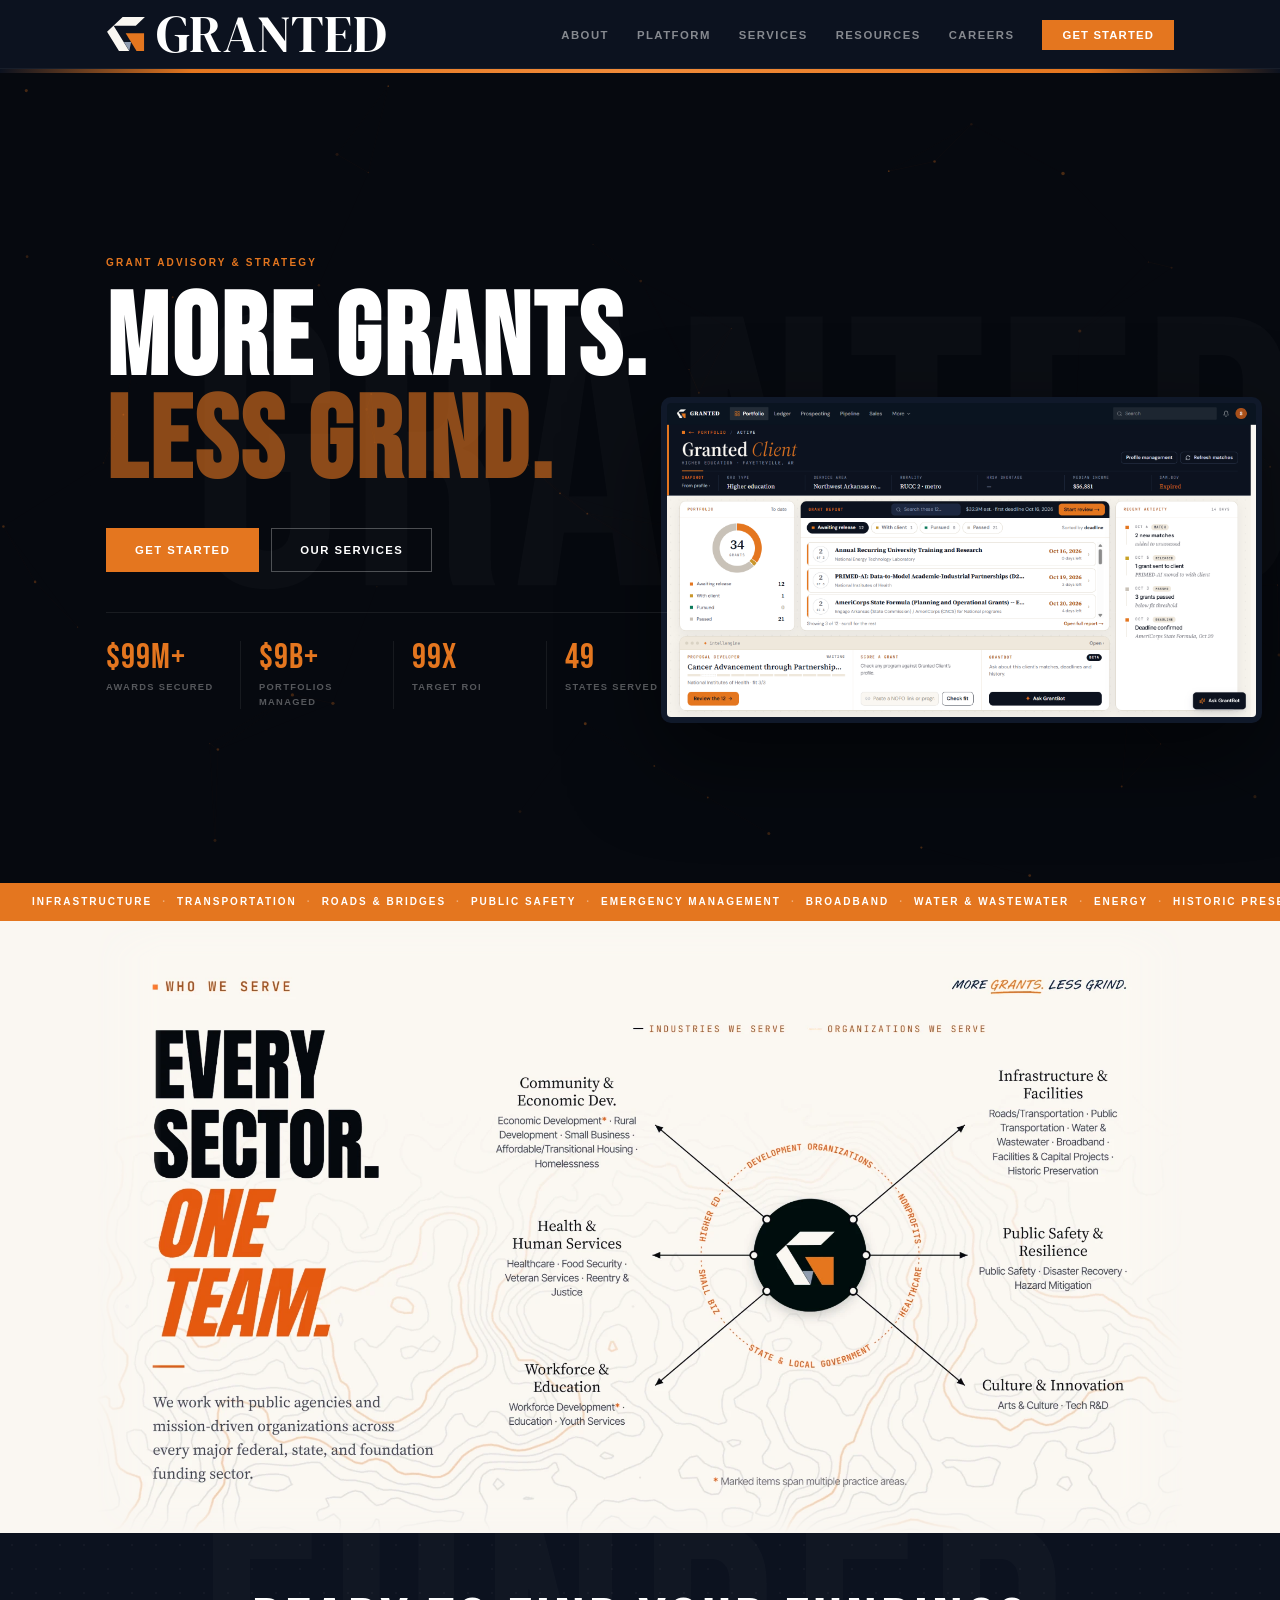
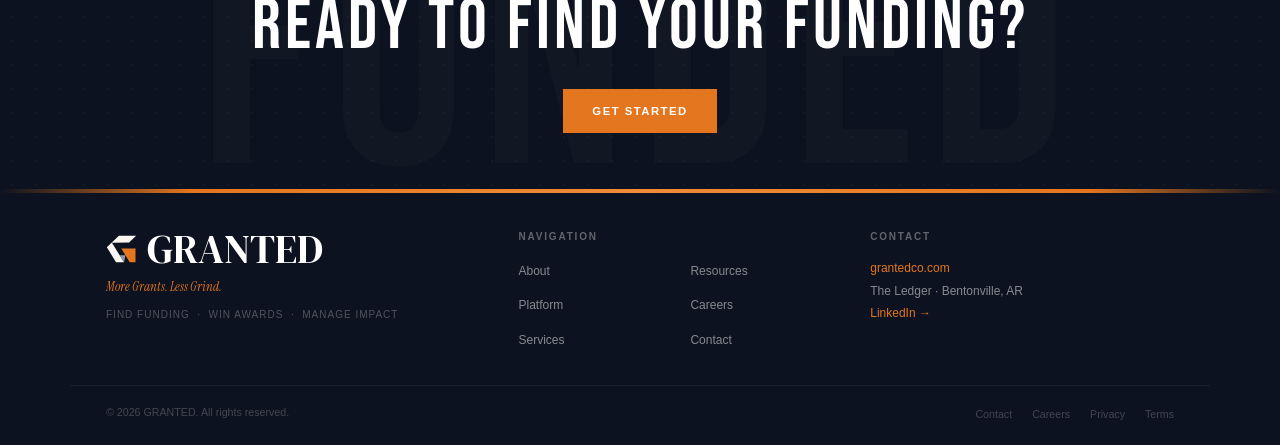
==== commit 3a9c535f: "Remove 3D tilt on hero dashboard so it renders sharp Co-Authored-By: Claude Sonnet 5.5 <noreply@anth" ====
--- a/index.html
+++ b/index.html
@@ -69,8 +69,6 @@
   border: 0.375rem solid #10192a;
   background: #10192a;
   box-shadow: 0 2.125rem 5.625rem rgba(0,0,0,.55);
-  transform: perspective(100rem) rotateY(-9deg);
-  transform-origin: right center;
 }
 .hero-device img { width: 100%; display: block; }
 @media (max-width: 1080px) { .hero-device { display: none; } }
